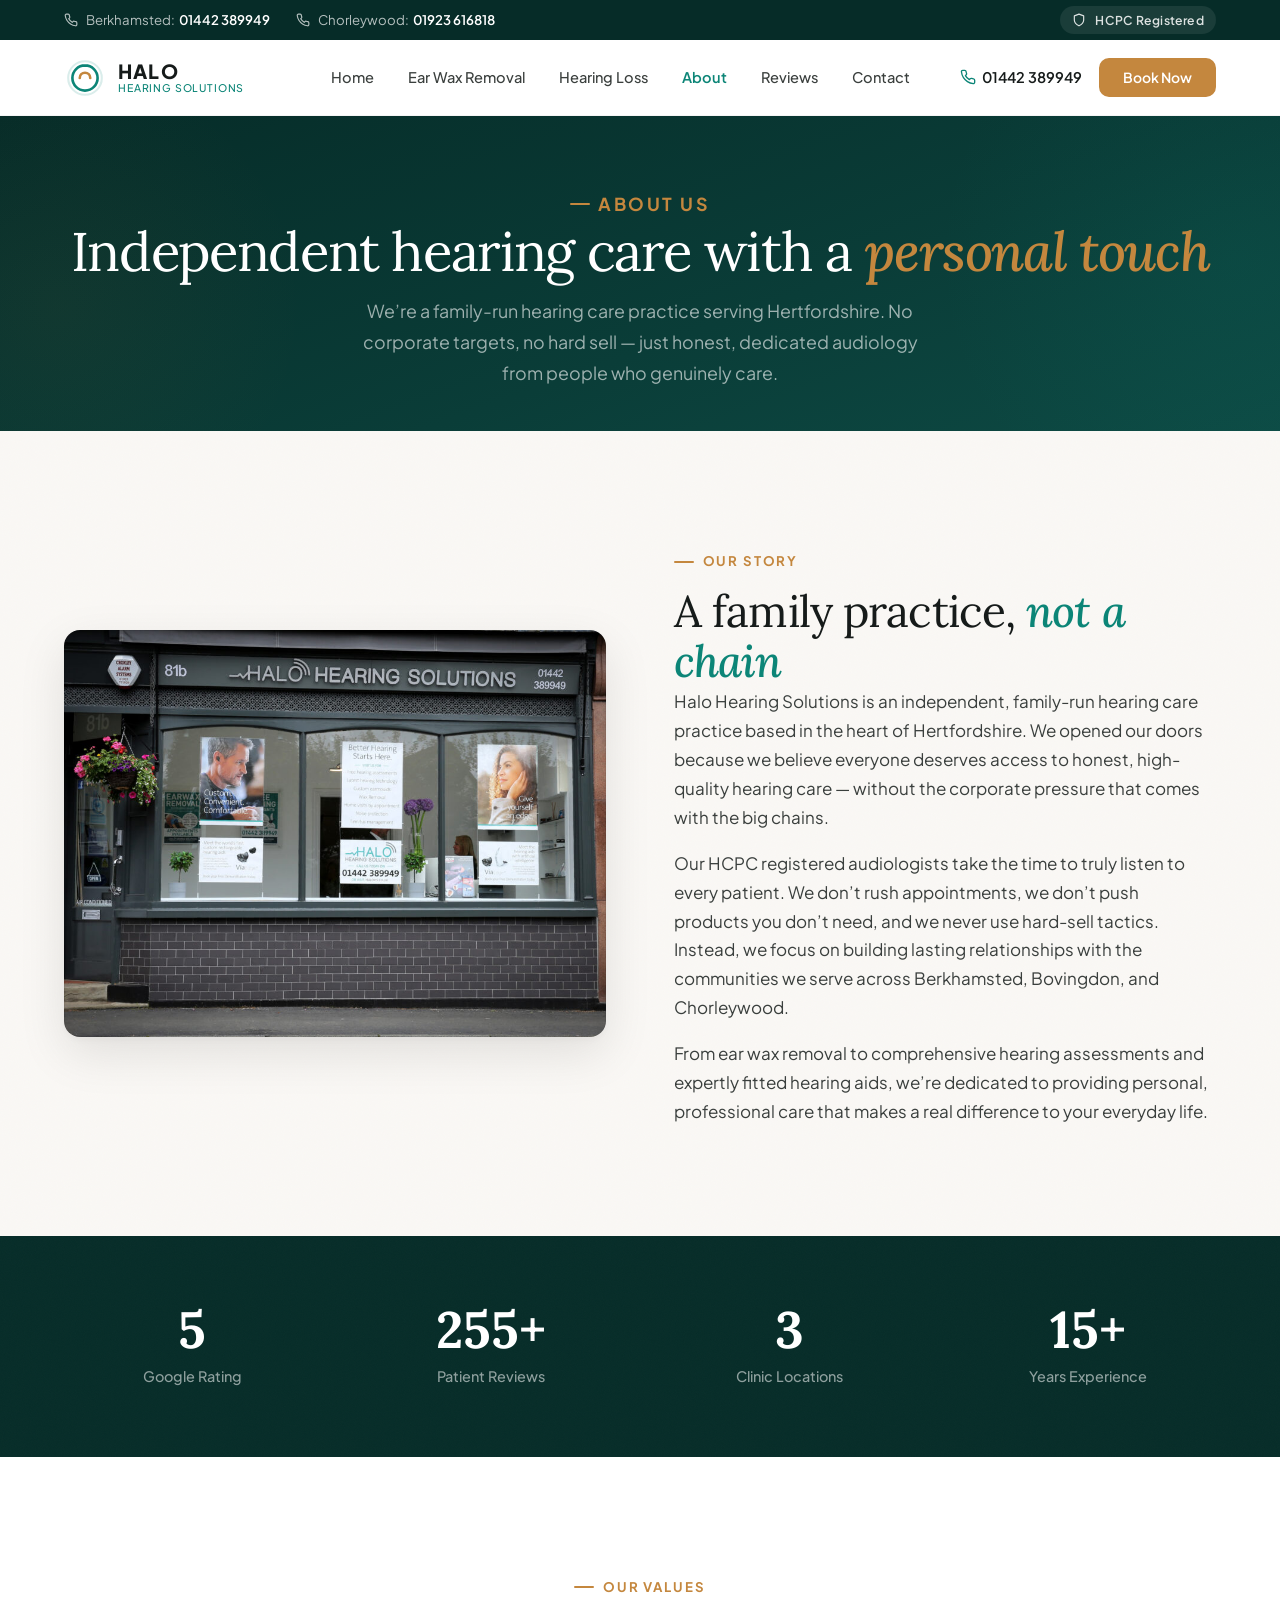
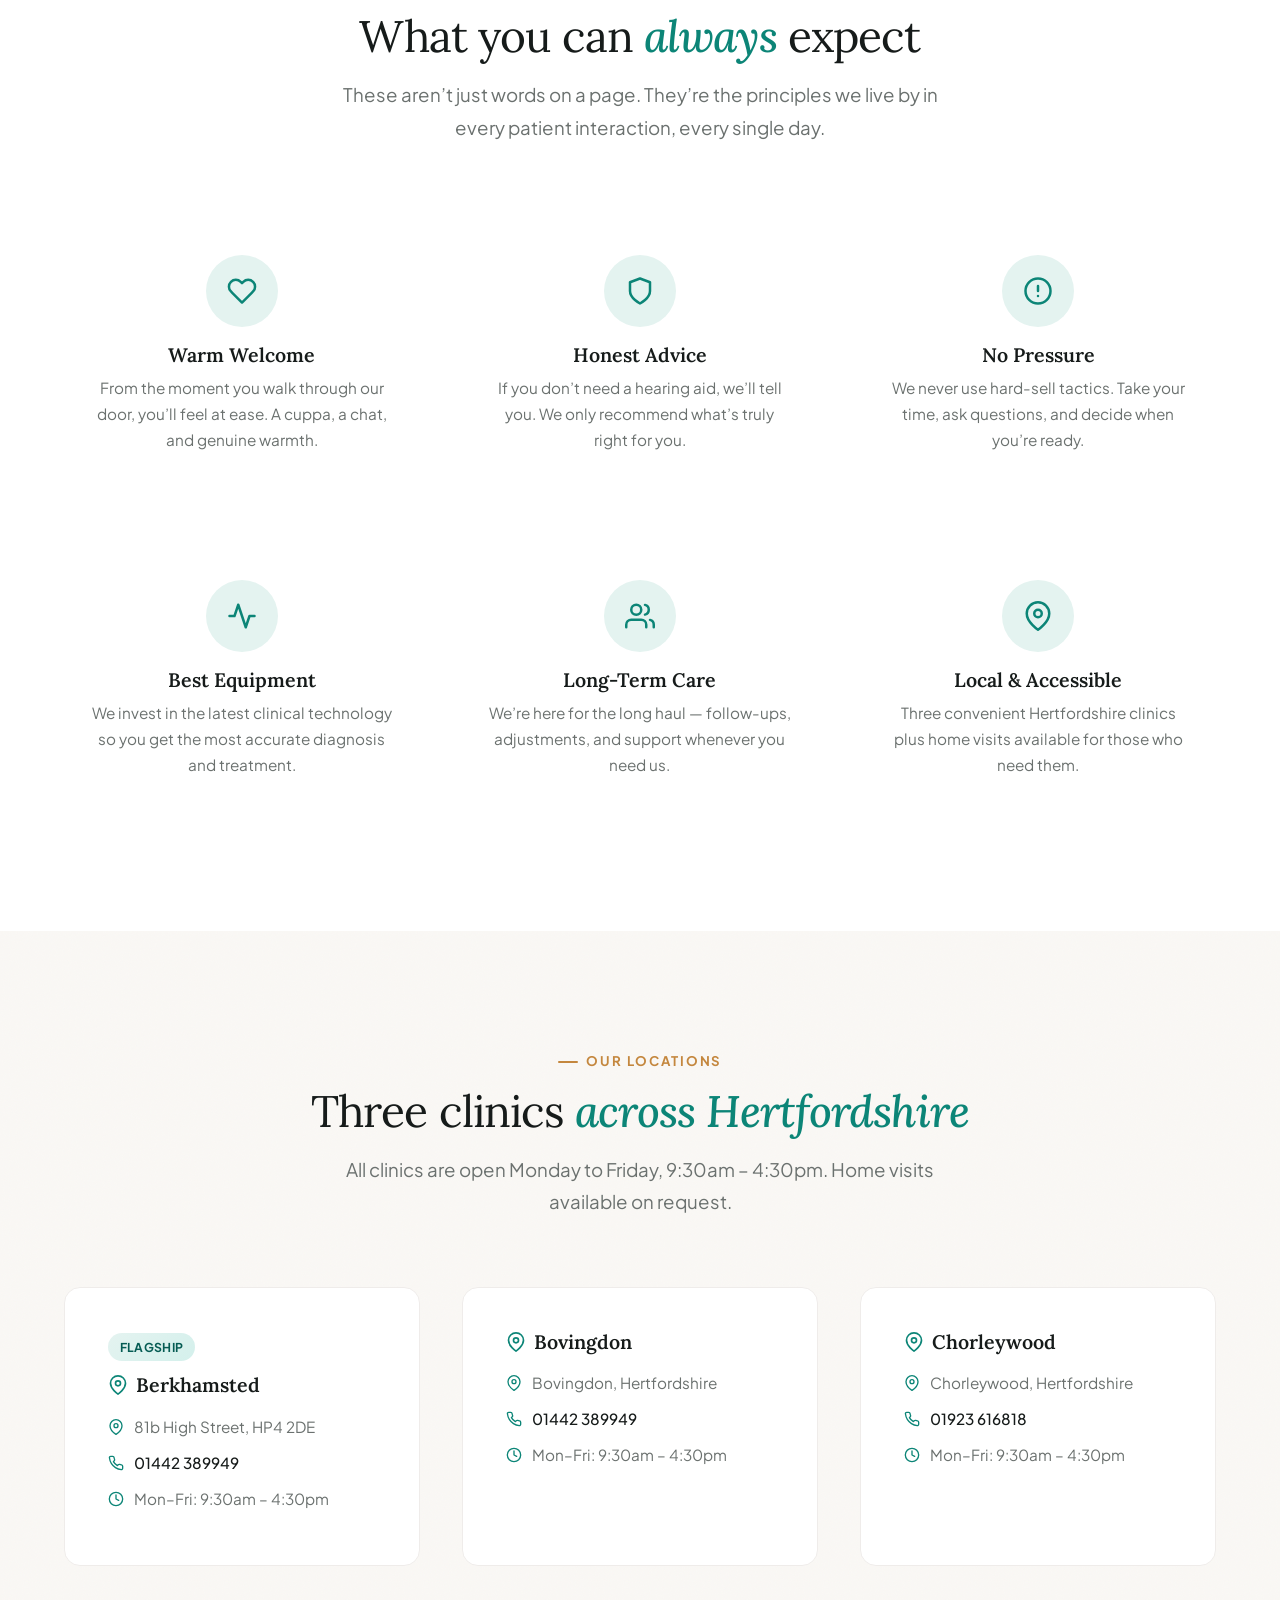
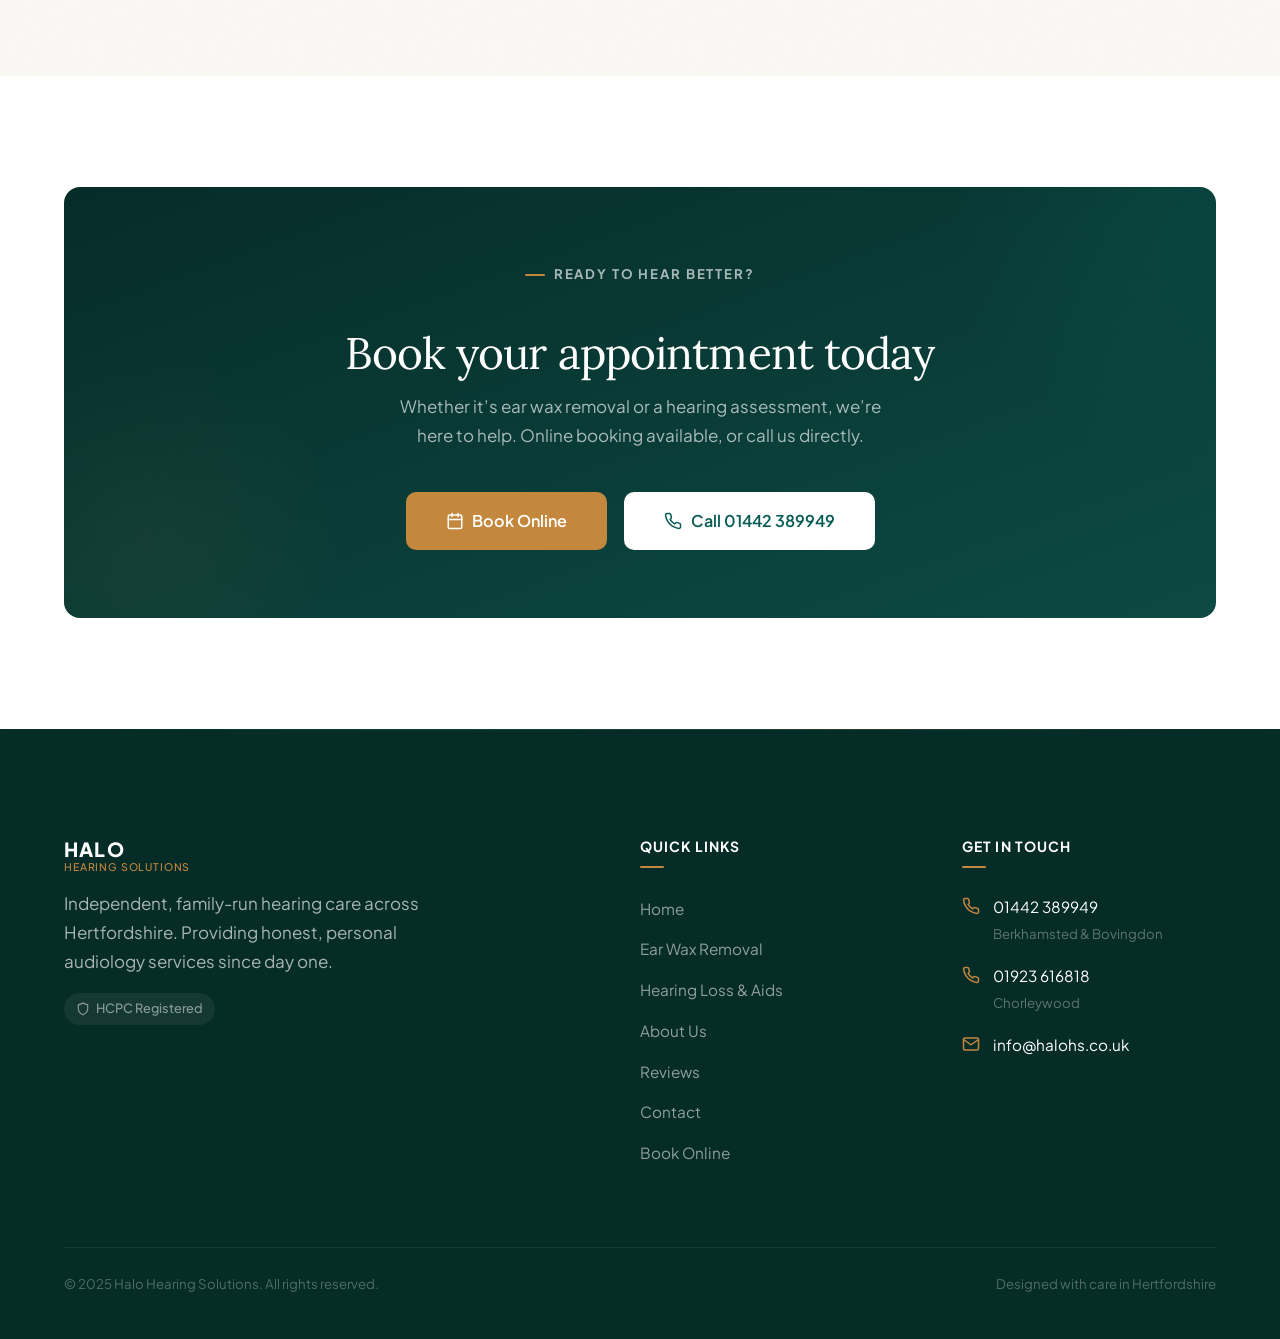
==== about.html @ b7a4bb9e "Initial commit: Halo Hearing Solutions website v5.0 Premium hearing care practice website for Hertfo" ====
<!DOCTYPE html>
<html lang="en">
<head>
  <meta charset="UTF-8">
  <meta name="viewport" content="width=device-width, initial-scale=1.0">
  <title>About Us | Halo Hearing Solutions</title>
  <meta name="description" content="Halo Hearing Solutions is an independent, family-run hearing care practice in Hertfordshire. HCPC registered audiologists providing honest, personal service across Berkhamsted, Bovingdon &amp; Chorleywood.">
  <meta property="og:title" content="About Us | Halo Hearing Solutions">
  <meta property="og:description" content="Independent, family-run hearing care in Hertfordshire. HCPC registered professionals dedicated to honest, personal audiology services.">
  <meta property="og:type" content="website">
  <link rel="icon" href="data:image/svg+xml,<svg xmlns='http://www.w3.org/2000/svg' viewBox='0 0 100 100'><text y='.9em' font-size='90'>👂</text></svg>">
  <link rel="preconnect" href="https://fonts.googleapis.com">
  <link rel="preconnect" href="https://fonts.gstatic.com" crossorigin>
  <link href="https://fonts.googleapis.com/css2?family=Lora:ital,wght@0,400;0,500;0,600;0,700;1,400;1,600&family=Plus+Jakarta+Sans:wght@400;500;600;700&display=swap" rel="stylesheet">
  <link rel="stylesheet" href="css/styles.css?v=5">
</head>
<body>

  <a href="#main" class="skip-link">Skip to main content</a>
  <div class="scroll-progress" aria-hidden="true"></div>

  <!-- ============ TOP BAR ============ -->
  <div class="top-bar" role="banner">
    <div class="top-bar-inner">
      <div class="top-bar-phones">
        <span>
          <svg viewBox="0 0 24 24" fill="none" stroke="currentColor" stroke-width="2" stroke-linecap="round" stroke-linejoin="round"><path d="M22 16.92v3a2 2 0 0 1-2.18 2 19.79 19.79 0 0 1-8.63-3.07 19.5 19.5 0 0 1-6-6 19.79 19.79 0 0 1-3.07-8.67A2 2 0 0 1 4.11 2h3a2 2 0 0 1 2 1.72c.127.96.361 1.903.7 2.81a2 2 0 0 1-.45 2.11L8.09 9.91a16 16 0 0 0 6 6l1.27-1.27a2 2 0 0 1 2.11-.45c.907.339 1.85.573 2.81.7A2 2 0 0 1 22 16.92z"/></svg>
          Berkhamsted: <a href="tel:01442389949">01442 389949</a>
        </span>
        <span>
          <svg viewBox="0 0 24 24" fill="none" stroke="currentColor" stroke-width="2" stroke-linecap="round" stroke-linejoin="round"><path d="M22 16.92v3a2 2 0 0 1-2.18 2 19.79 19.79 0 0 1-8.63-3.07 19.5 19.5 0 0 1-6-6 19.79 19.79 0 0 1-3.07-8.67A2 2 0 0 1 4.11 2h3a2 2 0 0 1 2 1.72c.127.96.361 1.903.7 2.81a2 2 0 0 1-.45 2.11L8.09 9.91a16 16 0 0 0 6 6l1.27-1.27a2 2 0 0 1 2.11-.45c.907.339 1.85.573 2.81.7A2 2 0 0 1 22 16.92z"/></svg>
          Chorleywood: <a href="tel:01923616818">01923 616818</a>
        </span>
      </div>
      <div>
        <span class="badge-hcpc">
          <svg viewBox="0 0 24 24" fill="none" stroke="currentColor" stroke-width="2" stroke-linecap="round" stroke-linejoin="round"><path d="M12 22s8-4 8-10V5l-8-3-8 3v7c0 6 8 10 8 10z"/></svg>
          HCPC Registered
        </span>
      </div>
    </div>
  </div>

  <!-- ============ HEADER ============ -->
  <header class="header">
    <div class="header-inner">
      <a href="index.html" class="logo" aria-label="Halo Hearing Solutions — Home">
        <svg class="logo-mark" viewBox="0 0 40 40" fill="none" xmlns="http://www.w3.org/2000/svg">
          <path d="M20 4C11.16 4 4 11.16 4 20s7.16 16 16 16 16-7.16 16-16S28.84 4 20 4z" stroke="currentColor" stroke-width="2" fill="none" opacity="0.15"/>
          <path d="M20 8c-6.63 0-12 5.37-12 12s5.37 12 12 12 12-5.37 12-12S26.63 8 20 8z" stroke="var(--teal)" stroke-width="2.5" fill="none"/>
          <path d="M15 20a5 5 0 0 1 10 0" stroke="var(--gold)" stroke-width="2.5" stroke-linecap="round" fill="none"/>
        </svg>
        <div class="logo-text">
          HALO
          <span>Hearing Solutions</span>
        </div>
      </a>

      <nav class="nav" aria-label="Main navigation">
        <div class="nav-links">
          <a href="index.html">Home</a>
          <a href="ear-wax-removal.html">Ear Wax Removal</a>
          <a href="hearing-loss.html">Hearing Loss</a>
          <a href="about.html" class="active">About</a>
          <a href="reviews.html">Reviews</a>
          <a href="contact.html">Contact</a>
        </div>
        <div class="header-cta">
          <a href="tel:01442389949" class="header-phone">
            <svg viewBox="0 0 24 24" fill="none" stroke="currentColor" stroke-width="2" stroke-linecap="round" stroke-linejoin="round"><path d="M22 16.92v3a2 2 0 0 1-2.18 2 19.79 19.79 0 0 1-8.63-3.07 19.5 19.5 0 0 1-6-6 19.79 19.79 0 0 1-3.07-8.67A2 2 0 0 1 4.11 2h3a2 2 0 0 1 2 1.72c.127.96.361 1.903.7 2.81a2 2 0 0 1-.45 2.11L8.09 9.91a16 16 0 0 0 6 6l1.27-1.27a2 2 0 0 1 2.11-.45c.907.339 1.85.573 2.81.7A2 2 0 0 1 22 16.92z"/></svg>
            01442 389949
          </a>
          <a href="https://halohs.co.uk/appointment-booking/" class="btn btn-primary btn-sm">Book Now</a>
        </div>
      </nav>

      <button class="menu-toggle" aria-label="Open menu" aria-expanded="false" aria-controls="mobile-nav">
        <span></span><span></span><span></span>
      </button>
    </div>
  </header>

  <!-- ============ MOBILE NAV ============ -->
  <nav class="mobile-nav" id="mobile-nav" aria-label="Mobile navigation">
    <a href="index.html">Home</a>
    <a href="ear-wax-removal.html">Ear Wax Removal</a>
    <a href="hearing-loss.html">Hearing Loss</a>
    <a href="about.html" class="active">About</a>
    <a href="reviews.html">Reviews</a>
    <a href="contact.html">Contact</a>
    <div class="mobile-nav-contact">
      <a href="https://halohs.co.uk/appointment-booking/" class="btn btn-primary">Book Appointment</a>
      <a href="tel:01442389949" class="btn btn-outline">Call Us</a>
    </div>
  </nav>

  <!-- ============ HERO ============ -->
  <section class="hero hero--page">
    <div class="container">
      <p class="subtitle">About Us</p>
      <h1>Independent hearing care with a <em>personal touch</em></h1>
      <p>We&rsquo;re a family-run hearing care practice serving Hertfordshire. No corporate targets, no hard sell &mdash; just honest, dedicated audiology from people who genuinely care.</p>
    </div>
  </section>

  <main id="main">

    <!-- ============ OUR STORY ============ -->
    <section class="bg-cream">
      <div class="container">
        <div class="content-split">
          <div class="content-image reveal">
            <img src="images/shopfront.jpg" alt="The Halo Hearing Solutions clinic on Berkhamsted High Street" loading="lazy">
          </div>
          <div class="reveal">
            <p class="subtitle">Our Story</p>
            <h2>A family practice, <em>not a chain</em></h2>
            <p>Halo Hearing Solutions is an independent, family-run hearing care practice based in the heart of Hertfordshire. We opened our doors because we believe everyone deserves access to honest, high-quality hearing care &mdash; without the corporate pressure that comes with the big chains.</p>
            <p>Our HCPC registered audiologists take the time to truly listen to every patient. We don&rsquo;t rush appointments, we don&rsquo;t push products you don&rsquo;t need, and we never use hard-sell tactics. Instead, we focus on building lasting relationships with the communities we serve across Berkhamsted, Bovingdon, and Chorleywood.</p>
            <p>From ear wax removal to comprehensive hearing assessments and expertly fitted hearing aids, we&rsquo;re dedicated to providing personal, professional care that makes a real difference to your everyday life.</p>
          </div>
        </div>
      </div>
    </section>

    <!-- ============ STATS ============ -->
    <section class="bg-dark compact">
      <div class="container">
        <div class="stats-row reveal">
          <div>
            <div class="stat-number" data-count="5.0" data-suffix="">5.0</div>
            <div class="stat-label">Google Rating</div>
          </div>
          <div>
            <div class="stat-number" data-count="260" data-suffix="+">260+</div>
            <div class="stat-label">Patient Reviews</div>
          </div>
          <div>
            <div class="stat-number" data-count="3" data-suffix="">3</div>
            <div class="stat-label">Clinic Locations</div>
          </div>
          <div>
            <div class="stat-number" data-count="15" data-suffix="+">15+</div>
            <div class="stat-label">Years Experience</div>
          </div>
        </div>
      </div>
    </section>

    <!-- ============ OUR VALUES ============ -->
    <section class="bg-white">
      <div class="container">
        <div class="text-center reveal">
          <p class="subtitle">Our Values</p>
          <h2>What you can <em>always</em> expect</h2>
          <p class="section-intro">These aren&rsquo;t just words on a page. They&rsquo;re the principles we live by in every patient interaction, every single day.</p>
        </div>

        <div class="promise-grid" style="margin-top: var(--sp-2xl);">
          <div class="promise-item reveal reveal-delay-1">
            <div class="promise-icon">
              <svg viewBox="0 0 24 24" fill="none" stroke="currentColor" stroke-width="2" stroke-linecap="round" stroke-linejoin="round"><path d="M20.84 4.61a5.5 5.5 0 0 0-7.78 0L12 5.67l-1.06-1.06a5.5 5.5 0 0 0-7.78 7.78l1.06 1.06L12 21.23l7.78-7.78 1.06-1.06a5.5 5.5 0 0 0 0-7.78z"/></svg>
            </div>
            <h4>Warm Welcome</h4>
            <p>From the moment you walk through our door, you&rsquo;ll feel at ease. A cuppa, a chat, and genuine warmth.</p>
          </div>

          <div class="promise-item reveal reveal-delay-2">
            <div class="promise-icon">
              <svg viewBox="0 0 24 24" fill="none" stroke="currentColor" stroke-width="2" stroke-linecap="round" stroke-linejoin="round"><path d="M12 22s8-4 8-10V5l-8-3-8 3v7c0 6 8 10 8 10z"/></svg>
            </div>
            <h4>Honest Advice</h4>
            <p>If you don&rsquo;t need a hearing aid, we&rsquo;ll tell you. We only recommend what&rsquo;s truly right for you.</p>
          </div>

          <div class="promise-item reveal reveal-delay-3">
            <div class="promise-icon">
              <svg viewBox="0 0 24 24" fill="none" stroke="currentColor" stroke-width="2" stroke-linecap="round" stroke-linejoin="round"><circle cx="12" cy="12" r="10"/><line x1="12" y1="8" x2="12" y2="12"/><line x1="12" y1="16" x2="12.01" y2="16"/></svg>
            </div>
            <h4>No Pressure</h4>
            <p>We never use hard-sell tactics. Take your time, ask questions, and decide when you&rsquo;re ready.</p>
          </div>

          <div class="promise-item reveal reveal-delay-1">
            <div class="promise-icon">
              <svg viewBox="0 0 24 24" fill="none" stroke="currentColor" stroke-width="2" stroke-linecap="round" stroke-linejoin="round"><polyline points="22 12 18 12 15 21 9 3 6 12 2 12"/></svg>
            </div>
            <h4>Best Equipment</h4>
            <p>We invest in the latest clinical technology so you get the most accurate diagnosis and treatment.</p>
          </div>

          <div class="promise-item reveal reveal-delay-2">
            <div class="promise-icon">
              <svg viewBox="0 0 24 24" fill="none" stroke="currentColor" stroke-width="2" stroke-linecap="round" stroke-linejoin="round"><path d="M17 21v-2a4 4 0 0 0-4-4H5a4 4 0 0 0-4 4v2"/><circle cx="9" cy="7" r="4"/><path d="M23 21v-2a4 4 0 0 0-3-3.87"/><path d="M16 3.13a4 4 0 0 1 0 7.75"/></svg>
            </div>
            <h4>Long-Term Care</h4>
            <p>We&rsquo;re here for the long haul &mdash; follow-ups, adjustments, and support whenever you need us.</p>
          </div>

          <div class="promise-item reveal reveal-delay-3">
            <div class="promise-icon">
              <svg viewBox="0 0 24 24" fill="none" stroke="currentColor" stroke-width="2" stroke-linecap="round" stroke-linejoin="round"><path d="M21 10c0 7-9 13-9 13s-9-6-9-13a9 9 0 0 1 18 0z"/><circle cx="12" cy="10" r="3"/></svg>
            </div>
            <h4>Local &amp; Accessible</h4>
            <p>Three convenient Hertfordshire clinics plus home visits available for those who need them.</p>
          </div>
        </div>
      </div>
    </section>

    <!-- ============ OUR LOCATIONS ============ -->
    <section class="bg-cream">
      <div class="container">
        <div class="text-center reveal">
          <p class="subtitle">Our Locations</p>
          <h2>Three clinics <em>across Hertfordshire</em></h2>
          <p class="section-intro">All clinics are open Monday to Friday, 9:30am &ndash; 4:30pm. Home visits available on request.</p>
        </div>

        <div class="grid grid-3" style="margin-top: var(--sp-2xl);">
          <div class="location-card reveal reveal-delay-1">
            <span class="location-tag">Flagship</span>
            <h4>
              <svg viewBox="0 0 24 24" fill="none" stroke="currentColor" stroke-width="2" stroke-linecap="round" stroke-linejoin="round"><path d="M21 10c0 7-9 13-9 13s-9-6-9-13a9 9 0 0 1 18 0z"/><circle cx="12" cy="10" r="3"/></svg>
              Berkhamsted
            </h4>
            <div class="location-detail">
              <svg viewBox="0 0 24 24" fill="none" stroke="currentColor" stroke-width="2" stroke-linecap="round" stroke-linejoin="round"><path d="M21 10c0 7-9 13-9 13s-9-6-9-13a9 9 0 0 1 18 0z"/><circle cx="12" cy="10" r="3"/></svg>
              81b High Street, HP4 2DE
            </div>
            <div class="location-detail">
              <svg viewBox="0 0 24 24" fill="none" stroke="currentColor" stroke-width="2" stroke-linecap="round" stroke-linejoin="round"><path d="M22 16.92v3a2 2 0 0 1-2.18 2 19.79 19.79 0 0 1-8.63-3.07 19.5 19.5 0 0 1-6-6 19.79 19.79 0 0 1-3.07-8.67A2 2 0 0 1 4.11 2h3a2 2 0 0 1 2 1.72c.127.96.361 1.903.7 2.81a2 2 0 0 1-.45 2.11L8.09 9.91a16 16 0 0 0 6 6l1.27-1.27a2 2 0 0 1 2.11-.45c.907.339 1.85.573 2.81.7A2 2 0 0 1 22 16.92z"/></svg>
              <a href="tel:01442389949">01442 389949</a>
            </div>
            <div class="location-detail">
              <svg viewBox="0 0 24 24" fill="none" stroke="currentColor" stroke-width="2" stroke-linecap="round" stroke-linejoin="round"><circle cx="12" cy="12" r="10"/><polyline points="12 6 12 12 16 14"/></svg>
              Mon&ndash;Fri: 9:30am &ndash; 4:30pm
            </div>
          </div>

          <div class="location-card reveal reveal-delay-2">
            <h4>
              <svg viewBox="0 0 24 24" fill="none" stroke="currentColor" stroke-width="2" stroke-linecap="round" stroke-linejoin="round"><path d="M21 10c0 7-9 13-9 13s-9-6-9-13a9 9 0 0 1 18 0z"/><circle cx="12" cy="10" r="3"/></svg>
              Bovingdon
            </h4>
            <div class="location-detail">
              <svg viewBox="0 0 24 24" fill="none" stroke="currentColor" stroke-width="2" stroke-linecap="round" stroke-linejoin="round"><path d="M21 10c0 7-9 13-9 13s-9-6-9-13a9 9 0 0 1 18 0z"/><circle cx="12" cy="10" r="3"/></svg>
              Bovingdon, Hertfordshire
            </div>
            <div class="location-detail">
              <svg viewBox="0 0 24 24" fill="none" stroke="currentColor" stroke-width="2" stroke-linecap="round" stroke-linejoin="round"><path d="M22 16.92v3a2 2 0 0 1-2.18 2 19.79 19.79 0 0 1-8.63-3.07 19.5 19.5 0 0 1-6-6 19.79 19.79 0 0 1-3.07-8.67A2 2 0 0 1 4.11 2h3a2 2 0 0 1 2 1.72c.127.96.361 1.903.7 2.81a2 2 0 0 1-.45 2.11L8.09 9.91a16 16 0 0 0 6 6l1.27-1.27a2 2 0 0 1 2.11-.45c.907.339 1.85.573 2.81.7A2 2 0 0 1 22 16.92z"/></svg>
              <a href="tel:01442389949">01442 389949</a>
            </div>
            <div class="location-detail">
              <svg viewBox="0 0 24 24" fill="none" stroke="currentColor" stroke-width="2" stroke-linecap="round" stroke-linejoin="round"><circle cx="12" cy="12" r="10"/><polyline points="12 6 12 12 16 14"/></svg>
              Mon&ndash;Fri: 9:30am &ndash; 4:30pm
            </div>
          </div>

          <div class="location-card reveal reveal-delay-3">
            <h4>
              <svg viewBox="0 0 24 24" fill="none" stroke="currentColor" stroke-width="2" stroke-linecap="round" stroke-linejoin="round"><path d="M21 10c0 7-9 13-9 13s-9-6-9-13a9 9 0 0 1 18 0z"/><circle cx="12" cy="10" r="3"/></svg>
              Chorleywood
            </h4>
            <div class="location-detail">
              <svg viewBox="0 0 24 24" fill="none" stroke="currentColor" stroke-width="2" stroke-linecap="round" stroke-linejoin="round"><path d="M21 10c0 7-9 13-9 13s-9-6-9-13a9 9 0 0 1 18 0z"/><circle cx="12" cy="10" r="3"/></svg>
              Chorleywood, Hertfordshire
            </div>
            <div class="location-detail">
              <svg viewBox="0 0 24 24" fill="none" stroke="currentColor" stroke-width="2" stroke-linecap="round" stroke-linejoin="round"><path d="M22 16.92v3a2 2 0 0 1-2.18 2 19.79 19.79 0 0 1-8.63-3.07 19.5 19.5 0 0 1-6-6 19.79 19.79 0 0 1-3.07-8.67A2 2 0 0 1 4.11 2h3a2 2 0 0 1 2 1.72c.127.96.361 1.903.7 2.81a2 2 0 0 1-.45 2.11L8.09 9.91a16 16 0 0 0 6 6l1.27-1.27a2 2 0 0 1 2.11-.45c.907.339 1.85.573 2.81.7A2 2 0 0 1 22 16.92z"/></svg>
              <a href="tel:01923616818">01923 616818</a>
            </div>
            <div class="location-detail">
              <svg viewBox="0 0 24 24" fill="none" stroke="currentColor" stroke-width="2" stroke-linecap="round" stroke-linejoin="round"><circle cx="12" cy="12" r="10"/><polyline points="12 6 12 12 16 14"/></svg>
              Mon&ndash;Fri: 9:30am &ndash; 4:30pm
            </div>
          </div>
        </div>
      </div>
    </section>

    <!-- ============ CTA BANNER ============ -->
    <section class="bg-white">
      <div class="container">
        <div class="cta-banner reveal">
          <p class="subtitle">Ready to Hear Better?</p>
          <h2>Book your appointment today</h2>
          <p>Whether it&rsquo;s ear wax removal or a hearing assessment, we&rsquo;re here to help. Online booking available, or call us directly.</p>
          <div class="cta-actions">
            <a href="https://halohs.co.uk/appointment-booking/" class="btn btn-primary btn-lg">
              <svg viewBox="0 0 24 24" fill="none" stroke="currentColor" stroke-width="2" stroke-linecap="round" stroke-linejoin="round"><rect x="3" y="4" width="18" height="18" rx="2" ry="2"/><line x1="16" y1="2" x2="16" y2="6"/><line x1="8" y1="2" x2="8" y2="6"/><line x1="3" y1="10" x2="21" y2="10"/></svg>
              Book Online
            </a>
            <a href="tel:01442389949" class="btn btn-white btn-lg">
              <svg viewBox="0 0 24 24" fill="none" stroke="currentColor" stroke-width="2" stroke-linecap="round" stroke-linejoin="round"><path d="M22 16.92v3a2 2 0 0 1-2.18 2 19.79 19.79 0 0 1-8.63-3.07 19.5 19.5 0 0 1-6-6 19.79 19.79 0 0 1-3.07-8.67A2 2 0 0 1 4.11 2h3a2 2 0 0 1 2 1.72c.127.96.361 1.903.7 2.81a2 2 0 0 1-.45 2.11L8.09 9.91a16 16 0 0 0 6 6l1.27-1.27a2 2 0 0 1 2.11-.45c.907.339 1.85.573 2.81.7A2 2 0 0 1 22 16.92z"/></svg>
              Call 01442 389949
            </a>
          </div>
        </div>
      </div>
    </section>

  </main>

  <!-- ============ FOOTER ============ -->
  <footer class="footer">
    <div class="container">
      <div class="footer-grid">
        <div class="footer-about">
          <div class="logo-text">
            HALO
            <span>Hearing Solutions</span>
          </div>
          <p>Independent, family-run hearing care across Hertfordshire. Providing honest, personal audiology services since day one.</p>
          <div class="footer-hcpc">
            <svg viewBox="0 0 24 24" fill="none" stroke="currentColor" stroke-width="2" stroke-linecap="round" stroke-linejoin="round"><path d="M12 22s8-4 8-10V5l-8-3-8 3v7c0 6 8 10 8 10z"/></svg>
            HCPC Registered
          </div>
        </div>

        <div>
          <h4>Quick Links</h4>
          <ul class="footer-links">
            <li><a href="index.html">Home</a></li>
            <li><a href="ear-wax-removal.html">Ear Wax Removal</a></li>
            <li><a href="hearing-loss.html">Hearing Loss &amp; Aids</a></li>
            <li><a href="about.html">About Us</a></li>
            <li><a href="reviews.html">Reviews</a></li>
            <li><a href="contact.html">Contact</a></li>
            <li><a href="https://halohs.co.uk/appointment-booking/">Book Online</a></li>
          </ul>
        </div>

        <div>
          <h4>Get in Touch</h4>
          <ul class="footer-contact">
            <li>
              <svg viewBox="0 0 24 24" fill="none" stroke="currentColor" stroke-width="2" stroke-linecap="round" stroke-linejoin="round"><path d="M22 16.92v3a2 2 0 0 1-2.18 2 19.79 19.79 0 0 1-8.63-3.07 19.5 19.5 0 0 1-6-6 19.79 19.79 0 0 1-3.07-8.67A2 2 0 0 1 4.11 2h3a2 2 0 0 1 2 1.72c.127.96.361 1.903.7 2.81a2 2 0 0 1-.45 2.11L8.09 9.91a16 16 0 0 0 6 6l1.27-1.27a2 2 0 0 1 2.11-.45c.907.339 1.85.573 2.81.7A2 2 0 0 1 22 16.92z"/></svg>
              <div>
                <a href="tel:01442389949">01442 389949</a><br>
                <small>Berkhamsted &amp; Bovingdon</small>
              </div>
            </li>
            <li>
              <svg viewBox="0 0 24 24" fill="none" stroke="currentColor" stroke-width="2" stroke-linecap="round" stroke-linejoin="round"><path d="M22 16.92v3a2 2 0 0 1-2.18 2 19.79 19.79 0 0 1-8.63-3.07 19.5 19.5 0 0 1-6-6 19.79 19.79 0 0 1-3.07-8.67A2 2 0 0 1 4.11 2h3a2 2 0 0 1 2 1.72c.127.96.361 1.903.7 2.81a2 2 0 0 1-.45 2.11L8.09 9.91a16 16 0 0 0 6 6l1.27-1.27a2 2 0 0 1 2.11-.45c.907.339 1.85.573 2.81.7A2 2 0 0 1 22 16.92z"/></svg>
              <div>
                <a href="tel:01923616818">01923 616818</a><br>
                <small>Chorleywood</small>
              </div>
            </li>
            <li>
              <svg viewBox="0 0 24 24" fill="none" stroke="currentColor" stroke-width="2" stroke-linecap="round" stroke-linejoin="round"><path d="M4 4h16c1.1 0 2 .9 2 2v12c0 1.1-.9 2-2 2H4c-1.1 0-2-.9-2-2V6c0-1.1.9-2 2-2z"/><polyline points="22,6 12,13 2,6"/></svg>
              <div>
                <a href="mailto:info@halohs.co.uk">info@halohs.co.uk</a>
              </div>
            </li>
          </ul>
        </div>
      </div>

      <div class="footer-bottom">
        <span>&copy; 2025 Halo Hearing Solutions. All rights reserved.</span>
        <span>Designed with care in Hertfordshire</span>
      </div>
    </div>
  </footer>

  <!-- ============ STICKY CTA BAR (Mobile) ============ -->
  <div class="sticky-cta-bar" aria-label="Quick actions">
    <a href="https://halohs.co.uk/appointment-booking/">
      <svg viewBox="0 0 24 24" fill="none" stroke="currentColor" stroke-width="2" stroke-linecap="round" stroke-linejoin="round"><rect x="3" y="4" width="18" height="18" rx="2" ry="2"/><line x1="16" y1="2" x2="16" y2="6"/><line x1="8" y1="2" x2="8" y2="6"/><line x1="3" y1="10" x2="21" y2="10"/></svg>
      Book Now
    </a>
    <a href="tel:01442389949">
      <svg viewBox="0 0 24 24" fill="none" stroke="currentColor" stroke-width="2" stroke-linecap="round" stroke-linejoin="round"><path d="M22 16.92v3a2 2 0 0 1-2.18 2 19.79 19.79 0 0 1-8.63-3.07 19.5 19.5 0 0 1-6-6 19.79 19.79 0 0 1-3.07-8.67A2 2 0 0 1 4.11 2h3a2 2 0 0 1 2 1.72c.127.96.361 1.903.7 2.81a2 2 0 0 1-.45 2.11L8.09 9.91a16 16 0 0 0 6 6l1.27-1.27a2 2 0 0 1 2.11-.45c.907.339 1.85.573 2.81.7A2 2 0 0 1 22 16.92z"/></svg>
      Call Us
    </a>
  </div>

  <script src="js/main.js?v=5"></script>
</body>
</html>
---- css/styles.css ----
/* ============================================================
   HALO HEARING SOLUTIONS — v5.0 "Premium Edition"
   Typography: Lora (heading) + Plus Jakarta Sans (body)
   Palette: Deep teal, warm gold, rich cream, dramatic dark
   ============================================================ */

/* --- Custom Properties ----------------------------------- */
:root {
  --teal:        #0C8577;
  --teal-hover:  #0A7569;
  --teal-dark:   #065C54;
  --teal-darkest:#062C28;
  --teal-light:  #E4F3F0;
  --teal-glow:   rgba(12,133,119,0.15);

  --gold:        #C4873E;
  --gold-hover:  #AE7533;
  --gold-light:  #FEF7EE;
  --gold-glow:   rgba(196,135,62,0.25);

  --cream:       #FAF8F5;
  --cream-warm:  #F5F0E8;
  --white:       #FFFFFF;
  --off-white:   #F3F1EC;
  --dark:        #161B1A;
  --dark-card:   #1A2422;
  --text:        #3A3F3D;
  --text-light:  #6B716F;
  --text-lighter:#8E9391;
  --border:      #E5E2DC;
  --border-light:#EFECEA;

  --font-heading: 'Lora', Georgia, 'Times New Roman', serif;
  --font-body:    'Plus Jakarta Sans', system-ui, -apple-system, sans-serif;

  --fs-base:  17px;
  --lh-body:  1.7;
  --lh-heading: 1.15;

  --container: 1200px;
  --container-sm: 800px;
  --gutter:    24px;

  --radius:    16px;
  --radius-sm: 10px;
  --radius-xs: 6px;
  --radius-pill: 999px;

  --shadow-xs:  0 1px 2px rgba(0,0,0,0.04);
  --shadow:     0 1px 3px rgba(0,0,0,0.03), 0 6px 16px rgba(0,0,0,0.06);
  --shadow-md:  0 2px 4px rgba(0,0,0,0.03), 0 8px 24px rgba(0,0,0,0.08);
  --shadow-lg:  0 4px 8px rgba(0,0,0,0.03), 0 16px 48px rgba(0,0,0,0.1);
  --shadow-gold: 0 8px 32px rgba(196,135,62,0.2);
  --shadow-teal: 0 8px 32px rgba(12,133,119,0.15);

  --ease: cubic-bezier(0.25, 0.46, 0.45, 0.94);
  --ease-out: cubic-bezier(0.16, 1, 0.3, 1);
  --ease-spring: cubic-bezier(0.34, 1.56, 0.64, 1);

  --header-h: 76px;
  --topbar-h: 40px;

  --sp-xs:  0.5rem;
  --sp-sm:  0.75rem;
  --sp-md:  1rem;
  --sp-lg:  1.5rem;
  --sp-xl:  2.5rem;
  --sp-2xl: 4rem;
  --sp-3xl: 6.5rem;
  --sp-4xl: 9rem;
}

/* --- Reset & Base ---------------------------------------- */
*, *::before, *::after { box-sizing: border-box; margin: 0; padding: 0; }

html {
  font-size: var(--fs-base);
  scroll-behavior: smooth;
  -webkit-text-size-adjust: 100%;
}

body {
  font-family: var(--font-body);
  font-weight: 400;
  line-height: var(--lh-body);
  color: var(--text);
  background: var(--white);
  padding-top: calc(var(--header-h) + var(--topbar-h));
  overflow-x: hidden;
  -webkit-font-smoothing: antialiased;
  -moz-osx-font-smoothing: grayscale;
}

img { max-width: 100%; height: auto; display: block; }
a { color: var(--teal); text-decoration: none; transition: color 0.25s var(--ease); }
a:hover { color: var(--teal-hover); }
ul, ol { list-style: none; }
button { font: inherit; cursor: pointer; border: none; background: none; }
::selection { background: var(--teal-light); color: var(--teal-dark); }

/* --- Skip Link ------------------------------------------- */
.skip-link {
  position: absolute;
  top: -100px;
  left: 16px;
  background: var(--teal);
  color: var(--white);
  padding: 8px 16px;
  border-radius: var(--radius-sm);
  z-index: 9999;
  font-weight: 600;
  font-size: 0.875rem;
}
.skip-link:focus { top: 16px; color: var(--white); }

/* --- Scroll Progress ------------------------------------- */
.scroll-progress {
  position: fixed;
  top: 0;
  left: 0;
  width: 100%;
  height: 3px;
  background: linear-gradient(90deg, var(--teal), var(--gold));
  transform-origin: left;
  transform: scaleX(0);
  z-index: 10000;
  pointer-events: none;
}

/* --- Typography ------------------------------------------ */
h1, h2, h3, h4, h5, h6 {
  font-family: var(--font-heading);
  font-weight: 600;
  line-height: var(--lh-heading);
  color: var(--dark);
}
h1 { font-size: clamp(2.4rem, 5vw, 3.6rem); font-weight: 400; letter-spacing: -0.025em; }
h2 { font-size: clamp(1.8rem, 3.5vw, 2.6rem); font-weight: 400; letter-spacing: -0.02em; }
h3 { font-size: 1.5rem; }
h4 { font-size: 1.15rem; }

h1 em, h2 em {
  font-style: italic;
  color: var(--teal);
  font-weight: 500;
}

p + p { margin-top: var(--sp-md); }

.subtitle {
  font-family: var(--font-body);
  font-size: 0.78rem;
  font-weight: 700;
  text-transform: uppercase;
  letter-spacing: 0.14em;
  color: var(--gold);
  margin-bottom: var(--sp-sm);
  display: inline-flex;
  align-items: center;
  gap: 0.5rem;
}
.subtitle::before {
  content: '';
  width: 20px;
  height: 2px;
  background: var(--gold);
  border-radius: 1px;
  display: inline-block;
}

.section-intro {
  font-size: 1.1rem;
  color: var(--text-light);
  max-width: 620px;
  margin: var(--sp-md) auto 0;
  line-height: 1.75;
}

.divider {
  width: 48px;
  height: 3px;
  background: var(--gold);
  border: none;
  margin: var(--sp-lg) auto;
  border-radius: 2px;
}
.divider--left { margin-left: 0; margin-right: auto; }

.text-center { text-align: center; }
.text-sm { font-size: 0.875rem; }
.text-muted { color: var(--text-light); }

/* --- Layout ---------------------------------------------- */
.container {
  width: 100%;
  max-width: var(--container);
  margin: 0 auto;
  padding: 0 var(--gutter);
}
.container--sm { max-width: var(--container-sm); }

section {
  padding: var(--sp-3xl) 0;
  position: relative;
}
section.compact {
  padding: var(--sp-2xl) 0;
}

.grid {
  display: grid;
  gap: var(--sp-xl);
}
.grid-2 { grid-template-columns: repeat(2, 1fr); }
.grid-3 { grid-template-columns: repeat(3, 1fr); }
.grid-4 { grid-template-columns: repeat(4, 1fr); }

/* --- Buttons --------------------------------------------- */
.btn {
  display: inline-flex;
  align-items: center;
  justify-content: center;
  gap: 0.5rem;
  padding: 15px 30px;
  font-family: var(--font-body);
  font-size: 0.88rem;
  font-weight: 600;
  border-radius: var(--radius-sm);
  border: 2px solid transparent;
  cursor: pointer;
  transition: all 0.3s var(--ease);
  text-decoration: none;
  line-height: 1;
  white-space: nowrap;
  position: relative;
  overflow: hidden;
}
.btn svg { width: 18px; height: 18px; flex-shrink: 0; }

.btn-primary {
  background: var(--gold);
  color: var(--white);
  border-color: var(--gold);
}
.btn-primary:hover {
  background: var(--gold-hover);
  border-color: var(--gold-hover);
  color: var(--white);
  transform: translateY(-3px);
  box-shadow: var(--shadow-gold);
}

.btn-teal {
  background: var(--teal);
  color: var(--white);
  border-color: var(--teal);
}
.btn-teal:hover {
  background: var(--teal-hover);
  border-color: var(--teal-hover);
  color: var(--white);
  transform: translateY(-3px);
  box-shadow: var(--shadow-teal);
}

.btn-outline {
  background: transparent;
  color: var(--teal);
  border-color: var(--teal);
}
.btn-outline:hover {
  background: var(--teal);
  color: var(--white);
  transform: translateY(-3px);
  box-shadow: var(--shadow-teal);
}

.btn-white {
  background: var(--white);
  color: var(--teal-dark);
  border-color: var(--white);
}
.btn-white:hover {
  background: var(--cream);
  transform: translateY(-3px);
  box-shadow: var(--shadow-lg);
}

.btn-ghost {
  background: rgba(255,255,255,0.08);
  color: var(--white);
  border-color: rgba(255,255,255,0.3);
  backdrop-filter: blur(4px);
}
.btn-ghost:hover {
  background: rgba(255,255,255,0.15);
  border-color: rgba(255,255,255,0.5);
  transform: translateY(-3px);
}

.btn-lg { padding: 18px 38px; font-size: 0.95rem; }
.btn-sm { padding: 11px 22px; font-size: 0.82rem; }

/* Button shimmer effect on primary */
.btn-primary::after,
.btn-teal::after {
  content: '';
  position: absolute;
  top: 0;
  left: -100%;
  width: 100%;
  height: 100%;
  background: linear-gradient(90deg, transparent, rgba(255,255,255,0.15), transparent);
  transition: left 0.5s var(--ease);
}
.btn-primary:hover::after,
.btn-teal:hover::after {
  left: 100%;
}

/* --- Top Bar --------------------------------------------- */
.top-bar {
  position: fixed;
  top: 0;
  left: 0;
  right: 0;
  height: var(--topbar-h);
  background: var(--teal-darkest);
  color: rgba(255,255,255,0.7);
  z-index: 1001;
  font-size: 0.78rem;
  display: flex;
  align-items: center;
}
.top-bar-inner {
  max-width: var(--container);
  margin: 0 auto;
  padding: 0 var(--gutter);
  width: 100%;
  display: flex;
  align-items: center;
  justify-content: space-between;
}
.top-bar a { color: var(--white); font-weight: 600; transition: color 0.2s; }
.top-bar a:hover { color: var(--gold); }
.top-bar svg { width: 14px; height: 14px; vertical-align: -2px; margin-right: 4px; }
.top-bar-phones { display: flex; gap: 1.5rem; }
.top-bar-phones span { display: inline-flex; align-items: center; gap: 4px; }
.badge-hcpc {
  display: inline-flex;
  align-items: center;
  gap: 5px;
  background: rgba(255,255,255,0.08);
  padding: 4px 12px;
  border-radius: var(--radius-pill);
  font-weight: 600;
  color: rgba(255,255,255,0.85);
  font-size: 0.72rem;
  letter-spacing: 0.02em;
}

/* --- Header ---------------------------------------------- */
.header {
  position: fixed;
  top: var(--topbar-h);
  left: 0;
  right: 0;
  height: var(--header-h);
  z-index: 1000;
  transition: all 0.4s var(--ease);
  background: rgba(255,255,255,0.85);
  backdrop-filter: blur(16px);
  -webkit-backdrop-filter: blur(16px);
  border-bottom: 1px solid rgba(0,0,0,0.04);
}
.header.scrolled {
  background: rgba(255,255,255,0.97);
  box-shadow: 0 1px 12px rgba(0,0,0,0.06);
  backdrop-filter: blur(20px);
  -webkit-backdrop-filter: blur(20px);
}

.header-inner {
  max-width: var(--container);
  margin: 0 auto;
  padding: 0 var(--gutter);
  height: 100%;
  display: flex;
  align-items: center;
  justify-content: space-between;
}

/* Logo */
.logo {
  display: flex;
  align-items: center;
  gap: 12px;
  text-decoration: none;
}
.logo-mark { width: 42px; height: 42px; flex-shrink: 0; }
.logo-text {
  font-family: var(--font-body);
  font-weight: 800;
  font-size: 1.15rem;
  letter-spacing: 0.06em;
  color: var(--dark);
  line-height: 1.1;
}
.logo-text span {
  display: block;
  font-size: 0.62rem;
  font-weight: 500;
  letter-spacing: 0.08em;
  color: var(--teal);
  text-transform: uppercase;
}

/* Header on hero (transparent bg) */
.header--hero {
  background: transparent;
  backdrop-filter: none;
  -webkit-backdrop-filter: none;
  border-bottom-color: transparent;
}
.header--hero .logo-text { color: var(--white); }
.header--hero .logo-text span { color: rgba(255,255,255,0.6); }
.header--hero .nav-links a { color: rgba(255,255,255,0.75); }
.header--hero .nav-links a:hover,
.header--hero .nav-links a.active { color: var(--white); background: rgba(255,255,255,0.1); }
.header--hero .header-phone { color: rgba(255,255,255,0.8); }
.header--hero .header-phone svg { color: var(--gold); }
.header--hero .menu-toggle span { background: var(--white); }

/* When scrolled, revert to normal */
.header--hero.scrolled {
  background: rgba(255,255,255,0.97);
  backdrop-filter: blur(20px);
  -webkit-backdrop-filter: blur(20px);
  box-shadow: 0 1px 12px rgba(0,0,0,0.06);
}
.header--hero.scrolled .logo-text { color: var(--dark); }
.header--hero.scrolled .logo-text span { color: var(--teal); }
.header--hero.scrolled .nav-links a { color: var(--text); }
.header--hero.scrolled .nav-links a:hover,
.header--hero.scrolled .nav-links a.active { color: var(--teal); background: var(--teal-light); }
.header--hero.scrolled .header-phone { color: var(--dark); }
.header--hero.scrolled .header-phone svg { color: var(--teal); }
.header--hero.scrolled .menu-toggle span { background: var(--dark); }

/* Nav */
.nav {
  display: flex;
  align-items: center;
  gap: 2rem;
}
.nav-links {
  display: flex;
  gap: 2px;
}
.nav-links a {
  color: var(--text);
  font-size: 0.86rem;
  font-weight: 500;
  padding: 8px 16px;
  border-radius: var(--radius-xs);
  transition: all 0.25s var(--ease);
  text-decoration: none;
}
.nav-links a:hover { color: var(--teal); background: var(--teal-light); }
.nav-links a.active { color: var(--teal); font-weight: 600; }

.header-cta {
  display: flex;
  align-items: center;
  gap: 1rem;
}
.header-phone {
  display: flex;
  align-items: center;
  gap: 6px;
  font-size: 0.86rem;
  font-weight: 600;
  color: var(--dark);
  text-decoration: none;
  transition: color 0.25s;
}
.header-phone svg { width: 16px; height: 16px; color: var(--teal); }
.header-phone:hover { color: var(--teal); }

/* Menu toggle (mobile) */
.menu-toggle {
  display: none;
  flex-direction: column;
  gap: 5px;
  width: 28px;
  padding: 4px 0;
  z-index: 1002;
}
.menu-toggle span {
  display: block;
  width: 100%;
  height: 2px;
  background: var(--dark);
  border-radius: 2px;
  transition: transform 0.35s var(--ease-out), opacity 0.25s;
}
.menu-toggle.active span:nth-child(1) { transform: translateY(7px) rotate(45deg); }
.menu-toggle.active span:nth-child(2) { opacity: 0; }
.menu-toggle.active span:nth-child(3) { transform: translateY(-7px) rotate(-45deg); }

/* --- Mobile Nav ------------------------------------------ */
.mobile-nav {
  position: fixed;
  inset: 0;
  background: var(--white);
  z-index: 999;
  display: flex;
  flex-direction: column;
  align-items: center;
  justify-content: center;
  gap: 0.5rem;
  opacity: 0;
  visibility: hidden;
  transition: opacity 0.35s var(--ease-out), visibility 0.35s;
}
.mobile-nav.open { opacity: 1; visibility: visible; }
.mobile-nav a {
  font-family: var(--font-heading);
  font-size: 1.4rem;
  font-weight: 400;
  color: var(--dark);
  padding: 12px 24px;
  border-radius: var(--radius-sm);
  text-decoration: none;
  transition: color 0.2s;
}
.mobile-nav a:hover,
.mobile-nav a.active { color: var(--teal); }
.mobile-nav-contact {
  display: flex;
  flex-direction: column;
  gap: 0.75rem;
  margin-top: 2.5rem;
  width: 260px;
}
.mobile-nav-contact .btn { width: 100%; justify-content: center; }

/* --- Hero (Home) ----------------------------------------- */
.hero {
  position: relative;
  overflow: hidden;
}
.hero--home {
  min-height: 100vh;
  display: flex;
  align-items: center;
  background: var(--dark);
  margin-top: calc(-1 * (var(--header-h) + var(--topbar-h)));
  padding: calc(var(--header-h) + var(--topbar-h) + var(--sp-4xl)) 0 var(--sp-3xl);
}
.hero--home::before {
  content: '';
  position: absolute;
  inset: 0;
  background: linear-gradient(
    160deg,
    rgba(6,44,40,0.95) 0%,
    rgba(6,44,40,0.8) 25%,
    rgba(22,27,26,0.65) 50%,
    rgba(22,27,26,0.4) 80%,
    rgba(22,27,26,0.5) 100%
  );
  z-index: 1;
}
/* Decorative gradient orb */
.hero--home::after {
  content: '';
  position: absolute;
  bottom: -20%;
  right: -10%;
  width: 600px;
  height: 600px;
  border-radius: 50%;
  background: radial-gradient(circle, rgba(196,135,62,0.08) 0%, transparent 70%);
  z-index: 1;
  pointer-events: none;
}
.hero-bg {
  position: absolute;
  inset: 0;
  z-index: 0;
}
.hero-bg img {
  width: 100%;
  height: 100%;
  object-fit: cover;
  object-position: center top;
  transform: scale(1.05);
  transition: transform 8s var(--ease);
}
.hero--home .container {
  position: relative;
  z-index: 2;
}
.hero-content--home {
  max-width: 660px;
}
.hero-content--home .subtitle {
  color: var(--gold);
}
.hero-content--home .subtitle::before {
  background: var(--gold);
}
.hero-content--home h1 {
  color: var(--white);
  font-size: clamp(2.6rem, 5.5vw, 4rem);
  margin-bottom: var(--sp-lg);
  text-shadow: 0 2px 40px rgba(0,0,0,0.2);
}
.hero-content--home h1 em { color: var(--gold); }
.hero-content--home > p {
  color: rgba(255,255,255,0.7);
  font-size: 1.12rem;
  line-height: 1.75;
  margin-bottom: var(--sp-xl);
  max-width: 520px;
}
.hero-actions {
  display: flex;
  gap: 1rem;
  flex-wrap: wrap;
}

/* --- Hero (Inner Pages) ---------------------------------- */
.hero--page {
  background: linear-gradient(160deg, var(--teal-darkest) 0%, #0A3D38 60%, #0D4A44 100%);
  padding: var(--sp-2xl) 0 var(--sp-xl);
  text-align: center;
  position: relative;
  overflow: hidden;
}
.hero--page::before {
  content: '';
  position: absolute;
  top: -50%;
  right: -20%;
  width: 600px;
  height: 600px;
  border-radius: 50%;
  background: radial-gradient(circle, rgba(12,133,119,0.1) 0%, transparent 70%);
  pointer-events: none;
}
.hero--page::after {
  content: '';
  position: absolute;
  bottom: -40%;
  left: -15%;
  width: 500px;
  height: 500px;
  border-radius: 50%;
  background: radial-gradient(circle, rgba(196,135,62,0.05) 0%, transparent 70%);
  pointer-events: none;
}
.hero--page .container {
  position: relative;
  z-index: 1;
}
.hero--page .subtitle { color: var(--gold); }
.hero--page .subtitle::before { background: var(--gold); }
.hero--page h1 {
  color: var(--white);
  font-size: clamp(2.2rem, 4.5vw, 3.2rem);
  margin-bottom: var(--sp-sm);
}
.hero--page h1 em { color: var(--gold); }
.hero--page p {
  color: rgba(255,255,255,0.6);
  font-size: 1.05rem;
  max-width: 580px;
  margin: 0 auto;
  line-height: 1.75;
}

/* --- Section Backgrounds --------------------------------- */
.bg-white   { background: var(--white); }
.bg-cream   { background: var(--cream); }
.bg-teal-light { background: var(--teal-light); }
.bg-dark    { background: var(--teal-darkest); color: var(--white); }
.bg-dark h2, .bg-dark h3, .bg-dark h4 { color: var(--white); }
.bg-dark p  { color: rgba(255,255,255,0.65); }
.bg-dark .subtitle { color: var(--gold); }
.bg-dark .stat-number { color: var(--white); }
.bg-dark .stat-label { color: rgba(255,255,255,0.55); }

/* Grain texture on sections */
.bg-cream::before,
.bg-dark::before {
  content: '';
  position: absolute;
  inset: 0;
  opacity: 0.025;
  pointer-events: none;
  background-image: url("data:image/svg+xml,%3Csvg viewBox='0 0 256 256' xmlns='http://www.w3.org/2000/svg'%3E%3Cfilter id='n'%3E%3CfeTurbulence type='fractalNoise' baseFrequency='0.9' numOctaves='4' stitchTiles='stitch'/%3E%3C/filter%3E%3Crect width='100%25' height='100%25' filter='url(%23n)'/%3E%3C/svg%3E");
  background-size: 200px;
}
.bg-cream { position: relative; }
.bg-dark { position: relative; }

/* --- Trust Bar ------------------------------------------- */
.trust-bar {
  background: var(--white);
  border-bottom: 1px solid var(--border-light);
  padding: var(--sp-lg) 0;
}
.trust-items {
  display: flex;
  align-items: center;
  justify-content: center;
  gap: 3rem;
  flex-wrap: wrap;
}
.trust-item {
  display: flex;
  align-items: center;
  gap: 0.75rem;
  font-size: 0.88rem;
  font-weight: 500;
  color: var(--text);
}
.trust-item svg { width: 20px; height: 20px; color: var(--teal); flex-shrink: 0; }
.trust-item strong { color: var(--dark); font-weight: 700; }
.stars { display: inline-flex; gap: 2px; }
.stars svg { width: 16px; height: 16px; color: var(--gold); fill: var(--gold); }

/* --- Content Split --------------------------------------- */
.content-split {
  display: grid;
  grid-template-columns: 1fr 1fr;
  gap: var(--sp-2xl);
  align-items: center;
}
.content-split.reverse { direction: rtl; }
.content-split.reverse > * { direction: ltr; }
.content-image {
  border-radius: var(--radius);
  overflow: hidden;
  box-shadow: var(--shadow-lg);
  position: relative;
}
.content-image::after {
  content: '';
  position: absolute;
  inset: 0;
  border-radius: var(--radius);
  box-shadow: inset 0 0 0 1px rgba(0,0,0,0.06);
  pointer-events: none;
}
.content-image img {
  width: 100%;
  height: 100%;
  object-fit: cover;
  aspect-ratio: 4/3;
  transition: transform 0.6s var(--ease);
}
.content-image:hover img {
  transform: scale(1.03);
}

/* --- Cards ----------------------------------------------- */
.card {
  background: var(--white);
  border: 1px solid var(--border-light);
  border-radius: var(--radius);
  padding: var(--sp-xl);
  transition: all 0.4s var(--ease);
  position: relative;
}
.card::before {
  content: '';
  position: absolute;
  inset: -1px;
  border-radius: var(--radius);
  padding: 1px;
  background: linear-gradient(135deg, transparent, transparent);
  -webkit-mask: linear-gradient(#fff 0 0) content-box, linear-gradient(#fff 0 0);
  -webkit-mask-composite: xor;
  mask-composite: exclude;
  opacity: 0;
  transition: opacity 0.4s;
}
.card:hover {
  transform: translateY(-6px);
  box-shadow: var(--shadow-lg);
  border-color: transparent;
}
.card:hover::before {
  background: linear-gradient(135deg, var(--teal-light), var(--gold-light));
  opacity: 1;
}
.card-icon {
  width: 60px;
  height: 60px;
  border-radius: var(--radius-sm);
  background: var(--teal-light);
  display: flex;
  align-items: center;
  justify-content: center;
  margin-bottom: var(--sp-lg);
  transition: all 0.3s var(--ease);
}
.card-icon svg { width: 28px; height: 28px; color: var(--teal); }
.card:hover .card-icon {
  background: var(--teal);
  transform: scale(1.05);
}
.card:hover .card-icon svg { color: var(--white); }
.card h4 { margin-bottom: var(--sp-sm); }
.card p { color: var(--text-light); font-size: 0.95rem; line-height: 1.7; }

/* Service card variant */
.service-card { text-align: left; }
.service-card .card-icon { margin-bottom: var(--sp-md); }
.service-card .btn { margin-top: var(--sp-lg); }

/* --- Review Cards ---------------------------------------- */
.review-card {
  background: var(--white);
  border: 1px solid var(--border-light);
  border-radius: var(--radius);
  padding: var(--sp-xl);
  text-align: left;
  position: relative;
  transition: all 0.4s var(--ease);
}
.review-card:hover {
  transform: translateY(-4px);
  box-shadow: var(--shadow-md);
}
.review-stars {
  display: flex;
  gap: 2px;
  margin-bottom: var(--sp-md);
}
.review-stars svg { width: 18px; height: 18px; color: var(--gold); fill: var(--gold); }
.review-card blockquote {
  font-size: 1rem;
  line-height: 1.75;
  color: var(--text);
  margin-bottom: var(--sp-md);
  font-style: italic;
  font-family: var(--font-heading);
  font-weight: 400;
}
.review-card cite {
  font-style: normal;
  font-weight: 700;
  font-size: 0.88rem;
  color: var(--dark);
}
.review-source {
  display: flex;
  align-items: center;
  gap: 4px;
  font-size: 0.78rem;
  color: var(--text-lighter);
  margin-top: var(--sp-xs);
}
.review-source svg { width: 14px; height: 14px; }

.review-featured {
  max-width: 800px;
  margin: 0 auto;
  border-left: 4px solid var(--gold);
  padding-left: var(--sp-xl);
  background: var(--white);
  border-radius: var(--radius);
  box-shadow: var(--shadow);
}
.review-featured blockquote { font-size: 1.2rem; line-height: 1.8; }

/* --- Rating Badges --------------------------------------- */
.rating-badge {
  display: flex;
  align-items: center;
  gap: 1rem;
  padding: var(--sp-lg) var(--sp-xl);
  background: var(--white);
  border: 1px solid var(--border-light);
  border-radius: var(--radius);
  transition: all 0.3s var(--ease);
}
.rating-badge:hover {
  box-shadow: var(--shadow-md);
  transform: translateY(-2px);
}
.rating-number {
  font-family: var(--font-heading);
  font-size: 2.8rem;
  font-weight: 700;
  color: var(--dark);
  line-height: 1;
}
.rating-info {
  font-size: 0.85rem;
  color: var(--text-light);
  margin-top: 4px;
}

/* --- Location Cards -------------------------------------- */
.location-card {
  background: var(--white);
  border: 1px solid var(--border-light);
  border-radius: var(--radius);
  padding: var(--sp-xl);
  transition: all 0.35s var(--ease);
}
.location-card:hover {
  box-shadow: var(--shadow-md);
  transform: translateY(-3px);
}
.location-card h4 {
  display: flex;
  align-items: center;
  gap: 0.5rem;
  margin-bottom: var(--sp-md);
}
.location-card h4 svg { width: 20px; height: 20px; color: var(--teal); }
.location-detail {
  display: flex;
  align-items: center;
  gap: 0.6rem;
  font-size: 0.9rem;
  color: var(--text-light);
  margin-bottom: 0.6rem;
}
.location-detail svg { width: 16px; height: 16px; color: var(--teal); flex-shrink: 0; }
.location-detail a { color: var(--dark); font-weight: 500; }
.location-detail a:hover { color: var(--teal); }
.location-tag {
  display: inline-block;
  background: linear-gradient(135deg, var(--teal-light), #D4F0EC);
  color: var(--teal-dark);
  font-size: 0.72rem;
  font-weight: 700;
  padding: 4px 12px;
  border-radius: var(--radius-pill);
  margin-bottom: var(--sp-sm);
  letter-spacing: 0.03em;
  text-transform: uppercase;
}

/* --- Pricing Cards --------------------------------------- */
.pricing-card {
  background: var(--white);
  border: 1px solid var(--border-light);
  border-radius: var(--radius);
  padding: var(--sp-xl) var(--sp-xl) var(--sp-lg);
  text-align: center;
  position: relative;
  transition: all 0.4s var(--ease);
}
.pricing-card:hover {
  transform: translateY(-6px);
  box-shadow: var(--shadow-lg);
}
.pricing-card.featured {
  border-color: var(--gold);
  box-shadow: 0 0 0 1px var(--gold), var(--shadow-md);
}
.pricing-card.featured:hover {
  box-shadow: 0 0 0 1px var(--gold), var(--shadow-gold);
}
.pricing-tag {
  display: inline-block;
  background: linear-gradient(135deg, var(--gold), var(--gold-hover));
  color: var(--white);
  font-size: 0.72rem;
  font-weight: 700;
  padding: 5px 14px;
  border-radius: var(--radius-pill);
  text-transform: uppercase;
  letter-spacing: 0.06em;
  margin-bottom: var(--sp-sm);
}
.pricing-amount {
  font-family: var(--font-heading);
  font-size: 3.2rem;
  font-weight: 700;
  color: var(--dark);
  line-height: 1;
  margin: var(--sp-sm) 0;
}
.pricing-amount sup {
  font-size: 1.5rem;
  vertical-align: super;
  margin-right: 2px;
}
.pricing-desc {
  font-size: 0.9rem;
  color: var(--text-light);
  margin-bottom: var(--sp-lg);
}
.pricing-features {
  text-align: left;
  margin-bottom: var(--sp-xl);
}
.pricing-features li {
  display: flex;
  align-items: flex-start;
  gap: 0.6rem;
  font-size: 0.9rem;
  padding: 0.6rem 0;
  border-bottom: 1px solid var(--border-light);
}
.pricing-features li:last-child { border-bottom: none; }
.pricing-features svg { width: 18px; height: 18px; color: var(--teal); flex-shrink: 0; margin-top: 2px; }

/* --- Promise Grid ---------------------------------------- */
.promise-grid {
  display: grid;
  grid-template-columns: repeat(3, 1fr);
  gap: var(--sp-xl);
}
.promise-item {
  text-align: center;
  padding: var(--sp-xl) var(--sp-lg);
  border-radius: var(--radius);
  transition: all 0.35s var(--ease);
}
.promise-item:hover {
  background: var(--white);
  box-shadow: var(--shadow);
  transform: translateY(-3px);
}
.promise-icon {
  width: 72px;
  height: 72px;
  border-radius: 50%;
  background: var(--teal-light);
  display: flex;
  align-items: center;
  justify-content: center;
  margin: 0 auto var(--sp-md);
  transition: all 0.35s var(--ease);
}
.promise-icon svg { width: 30px; height: 30px; color: var(--teal); }
.promise-item:hover .promise-icon {
  background: var(--teal);
  transform: scale(1.05);
}
.promise-item:hover .promise-icon svg { color: var(--white); }
.promise-item h4 { margin-bottom: var(--sp-xs); }
.promise-item p { font-size: 0.9rem; color: var(--text-light); line-height: 1.7; }

/* --- Steps ----------------------------------------------- */
.steps {
  display: grid;
  grid-template-columns: repeat(4, 1fr);
  gap: var(--sp-xl);
  counter-reset: step;
}
.step {
  text-align: center;
  counter-increment: step;
  position: relative;
}
.step::before {
  content: counter(step);
  display: flex;
  align-items: center;
  justify-content: center;
  width: 52px;
  height: 52px;
  border-radius: 50%;
  background: linear-gradient(135deg, var(--teal), var(--teal-dark));
  color: var(--white);
  font-family: var(--font-heading);
  font-size: 1.25rem;
  font-weight: 600;
  margin: 0 auto var(--sp-md);
  box-shadow: 0 4px 16px rgba(12,133,119,0.25);
}
.step h4 { margin-bottom: var(--sp-xs); }
.step p { font-size: 0.9rem; color: var(--text-light); line-height: 1.7; }

/* --- FAQ ------------------------------------------------- */
.faq-list { max-width: 760px; margin: 0 auto; text-align: left; }
.faq-item {
  border-bottom: 1px solid var(--border-light);
}
.faq-question {
  width: 100%;
  display: flex;
  align-items: center;
  justify-content: space-between;
  gap: 1rem;
  padding: var(--sp-lg) 0;
  font-family: var(--font-body);
  font-size: 1rem;
  font-weight: 600;
  color: var(--dark);
  text-align: left;
  cursor: pointer;
  background: none;
  border: none;
  transition: color 0.2s;
}
.faq-question:hover { color: var(--teal); }
.faq-question svg {
  width: 20px;
  height: 20px;
  color: var(--teal);
  flex-shrink: 0;
  transition: transform 0.35s var(--ease-out);
}
.faq-item.open .faq-question svg { transform: rotate(180deg); }
.faq-item.open .faq-question { color: var(--teal); }
.faq-answer {
  max-height: 0;
  overflow: hidden;
  transition: max-height 0.45s var(--ease-out), padding 0.45s var(--ease-out);
}
.faq-item.open .faq-answer {
  max-height: 500px;
  padding-bottom: var(--sp-lg);
}
.faq-answer p {
  font-size: 0.95rem;
  color: var(--text-light);
  line-height: 1.75;
}

/* --- Checklist ------------------------------------------- */
.checklist li {
  display: flex;
  align-items: flex-start;
  gap: 0.75rem;
  padding: 0.7rem 0;
  font-size: 0.95rem;
  line-height: 1.6;
}
.checklist svg { width: 20px; height: 20px; color: var(--teal); flex-shrink: 0; margin-top: 3px; }

/* --- Stats ----------------------------------------------- */
.stats-row {
  display: grid;
  grid-template-columns: repeat(4, 1fr);
  gap: var(--sp-xl);
  text-align: center;
}
.stat-number {
  font-family: var(--font-heading);
  font-size: clamp(2.5rem, 4vw, 3.5rem);
  font-weight: 700;
  color: var(--dark);
  line-height: 1;
}
.stat-label {
  font-size: 0.85rem;
  color: var(--text-light);
  margin-top: var(--sp-xs);
  font-weight: 500;
}

/* --- CTA Banner ------------------------------------------ */
.cta-banner {
  background: linear-gradient(160deg, var(--teal-darkest) 0%, #0D4A44 100%);
  border-radius: var(--radius);
  padding: var(--sp-2xl) var(--sp-2xl);
  text-align: center;
  color: var(--white);
  position: relative;
  overflow: hidden;
}
.cta-banner::before {
  content: '';
  position: absolute;
  top: -50%;
  right: -20%;
  width: 500px;
  height: 500px;
  border-radius: 50%;
  background: radial-gradient(circle, rgba(12,133,119,0.12) 0%, transparent 70%);
  pointer-events: none;
}
.cta-banner::after {
  content: '';
  position: absolute;
  bottom: -30%;
  left: -10%;
  width: 400px;
  height: 400px;
  border-radius: 50%;
  background: radial-gradient(circle, rgba(196,135,62,0.06) 0%, transparent 70%);
  pointer-events: none;
}
.cta-banner h2 { color: var(--white); margin-bottom: var(--sp-sm); position: relative; z-index: 1; }
.cta-banner p { color: rgba(255,255,255,0.65); margin-bottom: var(--sp-xl); position: relative; z-index: 1; max-width: 500px; margin-left: auto; margin-right: auto; }
.cta-banner .subtitle { position: relative; z-index: 1; }
.cta-banner .btn { position: relative; z-index: 1; }
.cta-actions {
  display: flex;
  gap: 1rem;
  justify-content: center;
  flex-wrap: wrap;
  position: relative;
  z-index: 1;
}

/* --- Forms ----------------------------------------------- */
.form-row {
  display: grid;
  grid-template-columns: 1fr 1fr;
  gap: var(--sp-lg);
}
.form-group { margin-bottom: var(--sp-lg); }
.form-label {
  display: block;
  font-size: 0.86rem;
  font-weight: 600;
  color: var(--dark);
  margin-bottom: var(--sp-xs);
}
.form-input,
.form-select,
.form-textarea {
  width: 100%;
  padding: 14px 18px;
  font-family: var(--font-body);
  font-size: 0.95rem;
  color: var(--dark);
  background: var(--white);
  border: 1.5px solid var(--border);
  border-radius: var(--radius-sm);
  transition: all 0.25s var(--ease);
  appearance: none;
}
.form-input:focus,
.form-select:focus,
.form-textarea:focus {
  outline: none;
  border-color: var(--teal);
  box-shadow: 0 0 0 4px var(--teal-glow);
}
.form-textarea { resize: vertical; min-height: 130px; }
.form-select {
  background-image: url("data:image/svg+xml,%3Csvg xmlns='http://www.w3.org/2000/svg' width='16' height='16' viewBox='0 0 24 24' fill='none' stroke='%236B716F' stroke-width='2' stroke-linecap='round' stroke-linejoin='round'%3E%3Cpolyline points='6 9 12 15 18 9'/%3E%3C/svg%3E");
  background-repeat: no-repeat;
  background-position: right 14px center;
  padding-right: 44px;
}
.form-error {
  display: none;
  font-size: 0.8rem;
  color: #C44;
  margin-top: 4px;
  font-weight: 500;
}
.form-group.error .form-input,
.form-group.error .form-select,
.form-group.error .form-textarea { border-color: #C44; box-shadow: 0 0 0 4px rgba(204,68,68,0.1); }
.form-group.error .form-error { display: block; }

/* --- Map ------------------------------------------------- */
.map-embed {
  border-radius: var(--radius);
  overflow: hidden;
  aspect-ratio: 16/7;
  box-shadow: var(--shadow);
}
.map-embed iframe {
  width: 100%;
  height: 100%;
  border: 0;
}

/* --- Review Carousel ------------------------------------- */
.review-carousel {
  position: relative;
  overflow: hidden;
}
.review-carousel-track {
  display: flex;
  transition: transform 0.6s var(--ease-out);
}
.review-carousel-slide {
  min-width: 100%;
  padding: 0 var(--sp-lg);
}
.carousel-controls {
  display: flex;
  align-items: center;
  justify-content: center;
  gap: 1.25rem;
  margin-top: var(--sp-xl);
}
.carousel-btn {
  width: 48px;
  height: 48px;
  border-radius: 50%;
  border: 1.5px solid var(--border);
  background: var(--white);
  display: flex;
  align-items: center;
  justify-content: center;
  cursor: pointer;
  transition: all 0.3s var(--ease);
}
.carousel-btn:hover {
  border-color: var(--teal);
  background: var(--teal-light);
  transform: scale(1.08);
}
.carousel-btn svg { width: 18px; height: 18px; color: var(--text); }
.carousel-dots { display: flex; gap: 10px; }
.carousel-dot {
  width: 10px;
  height: 10px;
  border-radius: 50%;
  background: var(--border);
  border: none;
  cursor: pointer;
  transition: all 0.3s var(--ease);
}
.carousel-dot.active {
  background: var(--teal);
  transform: scale(1.2);
}

/* --- Sticky CTA Bar (mobile) ----------------------------- */
.sticky-cta-bar {
  position: fixed;
  bottom: 0;
  left: 0;
  right: 0;
  height: 64px;
  background: linear-gradient(135deg, var(--gold), var(--gold-hover));
  display: none;
  z-index: 998;
  box-shadow: 0 -4px 20px rgba(0,0,0,0.15);
  transform: translateY(100%);
  transition: transform 0.4s var(--ease-out);
}
.sticky-cta-bar.visible { transform: translateY(0); }
.sticky-cta-bar a {
  flex: 1;
  display: flex;
  align-items: center;
  justify-content: center;
  gap: 0.5rem;
  color: var(--white);
  font-weight: 700;
  font-size: 0.9rem;
  text-decoration: none;
  letter-spacing: 0.01em;
}
.sticky-cta-bar a + a { border-left: 1px solid rgba(255,255,255,0.2); }
.sticky-cta-bar svg { width: 20px; height: 20px; }

/* --- Footer ---------------------------------------------- */
.footer {
  background: var(--teal-darkest);
  color: rgba(255,255,255,0.65);
  padding: var(--sp-3xl) 0 var(--sp-xl);
  position: relative;
}
.footer::before {
  content: '';
  position: absolute;
  top: 0;
  left: 0;
  right: 0;
  height: 1px;
  background: linear-gradient(90deg, transparent, rgba(12,133,119,0.3), rgba(196,135,62,0.2), transparent);
}
.footer-grid {
  display: grid;
  grid-template-columns: 2fr 1fr 1fr;
  gap: var(--sp-2xl);
}
.footer-about { max-width: 360px; }
.footer .logo-text { color: var(--white); margin-bottom: var(--sp-md); }
.footer .logo-text span { color: var(--gold); }
.footer h4 {
  color: var(--white);
  font-family: var(--font-body);
  font-size: 0.82rem;
  font-weight: 700;
  text-transform: uppercase;
  letter-spacing: 0.08em;
  margin-bottom: var(--sp-lg);
  position: relative;
  padding-bottom: var(--sp-sm);
}
.footer h4::after {
  content: '';
  position: absolute;
  bottom: 0;
  left: 0;
  width: 24px;
  height: 2px;
  background: var(--gold);
  border-radius: 1px;
}
.footer-links li { margin-bottom: 0.7rem; }
.footer-links a {
  color: rgba(255,255,255,0.55);
  font-size: 0.9rem;
  transition: all 0.25s;
}
.footer-links a:hover { color: var(--white); padding-left: 4px; }
.footer-contact li {
  display: flex;
  align-items: flex-start;
  gap: 0.75rem;
  margin-bottom: 1rem;
  font-size: 0.9rem;
}
.footer-contact svg { width: 18px; height: 18px; color: var(--gold); flex-shrink: 0; margin-top: 3px; }
.footer-contact a { color: var(--white); }
.footer-contact a:hover { color: var(--gold); }
.footer-contact small { color: rgba(255,255,255,0.35); font-size: 0.78rem; }
.footer-bottom {
  margin-top: var(--sp-2xl);
  padding-top: var(--sp-lg);
  border-top: 1px solid rgba(255,255,255,0.07);
  display: flex;
  justify-content: space-between;
  font-size: 0.78rem;
  color: rgba(255,255,255,0.3);
}
.footer-hcpc {
  display: inline-flex;
  align-items: center;
  gap: 6px;
  background: rgba(255,255,255,0.06);
  padding: 5px 12px;
  border-radius: var(--radius-pill);
  font-size: 0.75rem;
  color: rgba(255,255,255,0.5);
  margin-top: var(--sp-md);
  font-weight: 500;
}
.footer-hcpc svg { width: 14px; height: 14px; }

/* --- Scroll Reveal --------------------------------------- */
.reveal {
  opacity: 0;
  transform: translateY(28px);
  filter: blur(3px);
  transition: opacity 0.8s var(--ease-out), transform 0.8s var(--ease-out), filter 0.8s var(--ease-out);
}
.reveal.visible {
  opacity: 1;
  transform: translateY(0);
  filter: blur(0);
}
.reveal-delay-1 { transition-delay: 0.1s; }
.reveal-delay-2 { transition-delay: 0.2s; }
.reveal-delay-3 { transition-delay: 0.3s; }
.reveal-delay-4 { transition-delay: 0.4s; }

/* --- Focus Styles ---------------------------------------- */
:focus-visible {
  outline: 3px solid var(--teal);
  outline-offset: 3px;
}
.btn:focus-visible { outline-offset: 4px; }

/* --- Responsive: 1024px ---------------------------------- */
@media (max-width: 1024px) {
  .nav { display: none; }
  .menu-toggle { display: flex; }
  .grid-3 { grid-template-columns: repeat(2, 1fr); }
  .grid-4 { grid-template-columns: repeat(2, 1fr); }
  .promise-grid { grid-template-columns: repeat(2, 1fr); }
  .steps { grid-template-columns: repeat(2, 1fr); }
  .stats-row { grid-template-columns: repeat(2, 1fr); }
  .footer-grid { grid-template-columns: 1fr 1fr; gap: var(--sp-xl); }
  .footer-about { max-width: none; grid-column: span 2; }
  .hero-content--home h1 { font-size: 2.8rem; }
}

/* --- Responsive: 768px ----------------------------------- */
@media (max-width: 768px) {
  :root { --sp-3xl: 4rem; --sp-2xl: 3rem; --sp-4xl: 5rem; }

  body { padding-top: calc(var(--header-h) + var(--topbar-h)); }

  .top-bar { font-size: 0.7rem; }
  .top-bar-inner > div:last-child { display: none; }

  .grid-2,
  .grid-3 { grid-template-columns: 1fr; }
  .content-split { grid-template-columns: 1fr; gap: var(--sp-xl); }
  .content-split.reverse { direction: ltr; }
  .form-row { grid-template-columns: 1fr; }

  .hero--home { min-height: 85vh; }
  .hero-content--home h1 { font-size: 2.4rem; }
  .hero--page h1 { font-size: 2rem; }
  h2 { font-size: 1.75rem; }

  .trust-items { gap: 1.5rem; }
  .promise-grid { grid-template-columns: 1fr 1fr; }
  .stats-row { grid-template-columns: repeat(2, 1fr); gap: var(--sp-lg); }

  .sticky-cta-bar { display: flex; }
  body.sticky-visible { padding-bottom: 64px; }

  .footer-grid { grid-template-columns: 1fr; }
  .footer-about { grid-column: auto; }
  .footer-bottom { flex-direction: column; gap: var(--sp-xs); text-align: center; }
}

/* --- Responsive: 480px ----------------------------------- */
@media (max-width: 480px) {
  :root {
    --fs-base: 16px;
    --gutter: 16px;
    --sp-3xl: 3rem;
    --sp-2xl: 2.5rem;
  }

  h1 { font-size: 2rem; }
  .hero-content--home h1 { font-size: 2rem; }
  .hero--page h1 { font-size: 1.75rem; }
  h2 { font-size: 1.5rem; }

  .hero-actions { flex-direction: column; }
  .hero-actions .btn { width: 100%; }

  .steps { grid-template-columns: 1fr; }
  .promise-grid { grid-template-columns: 1fr; }

  .cta-banner { padding: var(--sp-xl); }
  .cta-actions { flex-direction: column; }
  .cta-actions .btn { width: 100%; }

  .subtitle::before { display: none; }
}

/* --- Reduced Motion -------------------------------------- */
@media (prefers-reduced-motion: reduce) {
  html { scroll-behavior: auto; }
  .reveal { opacity: 1; transform: none; filter: none; transition: none; }
  .faq-answer { transition: none; }
  .btn { transition: none; }
  .btn::after { display: none; }
  .card { transition: none; }
  .sticky-cta-bar { transition: none; }
  .hero-bg img { transform: none; transition: none; }
  .content-image img { transition: none; }
  .promise-icon { transition: none; }
  .card-icon { transition: none; }
}

/* --- Print ----------------------------------------------- */
@media print {
  .header, .top-bar, .footer, .cta-banner, .mobile-nav, .scroll-progress, .sticky-cta-bar { display: none !important; }
  body { padding-top: 0; background: white; color: black; }
  section { padding: 1rem 0; }
  .reveal { opacity: 1; transform: none; filter: none; }
}
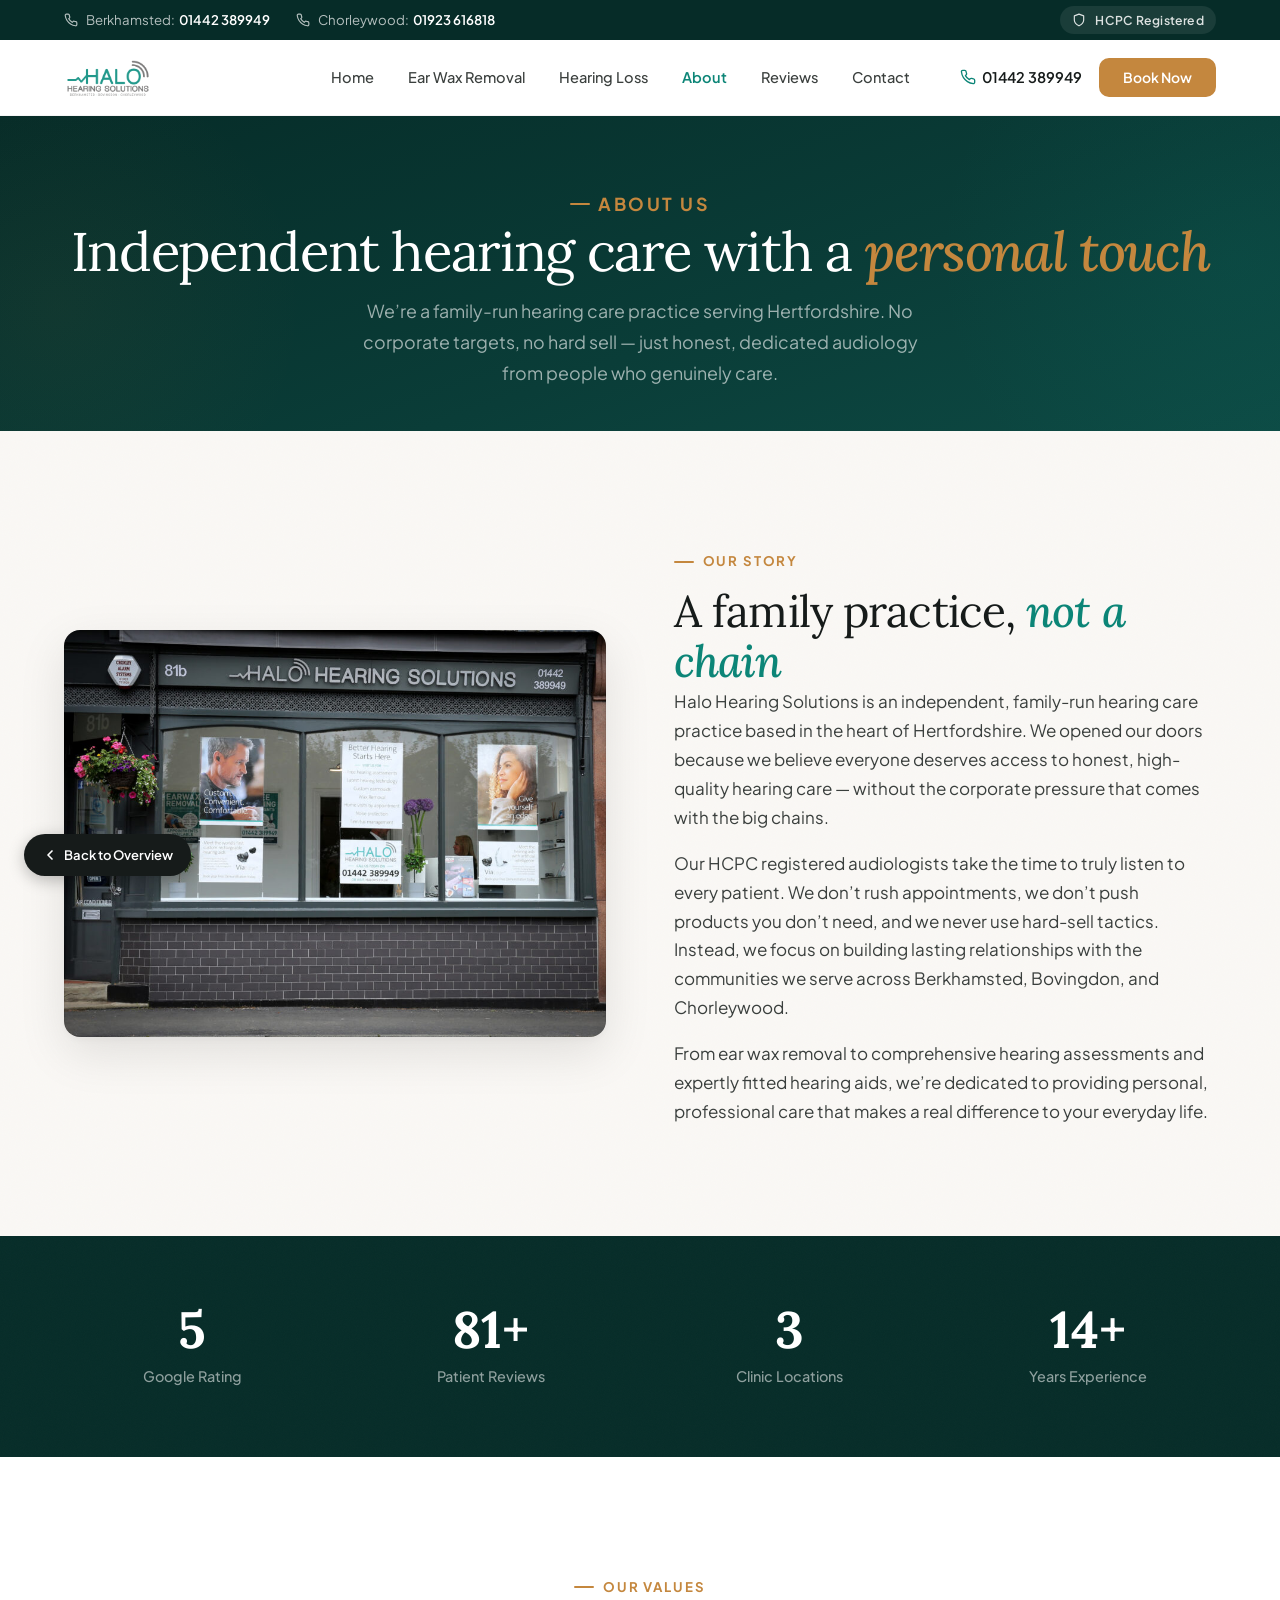
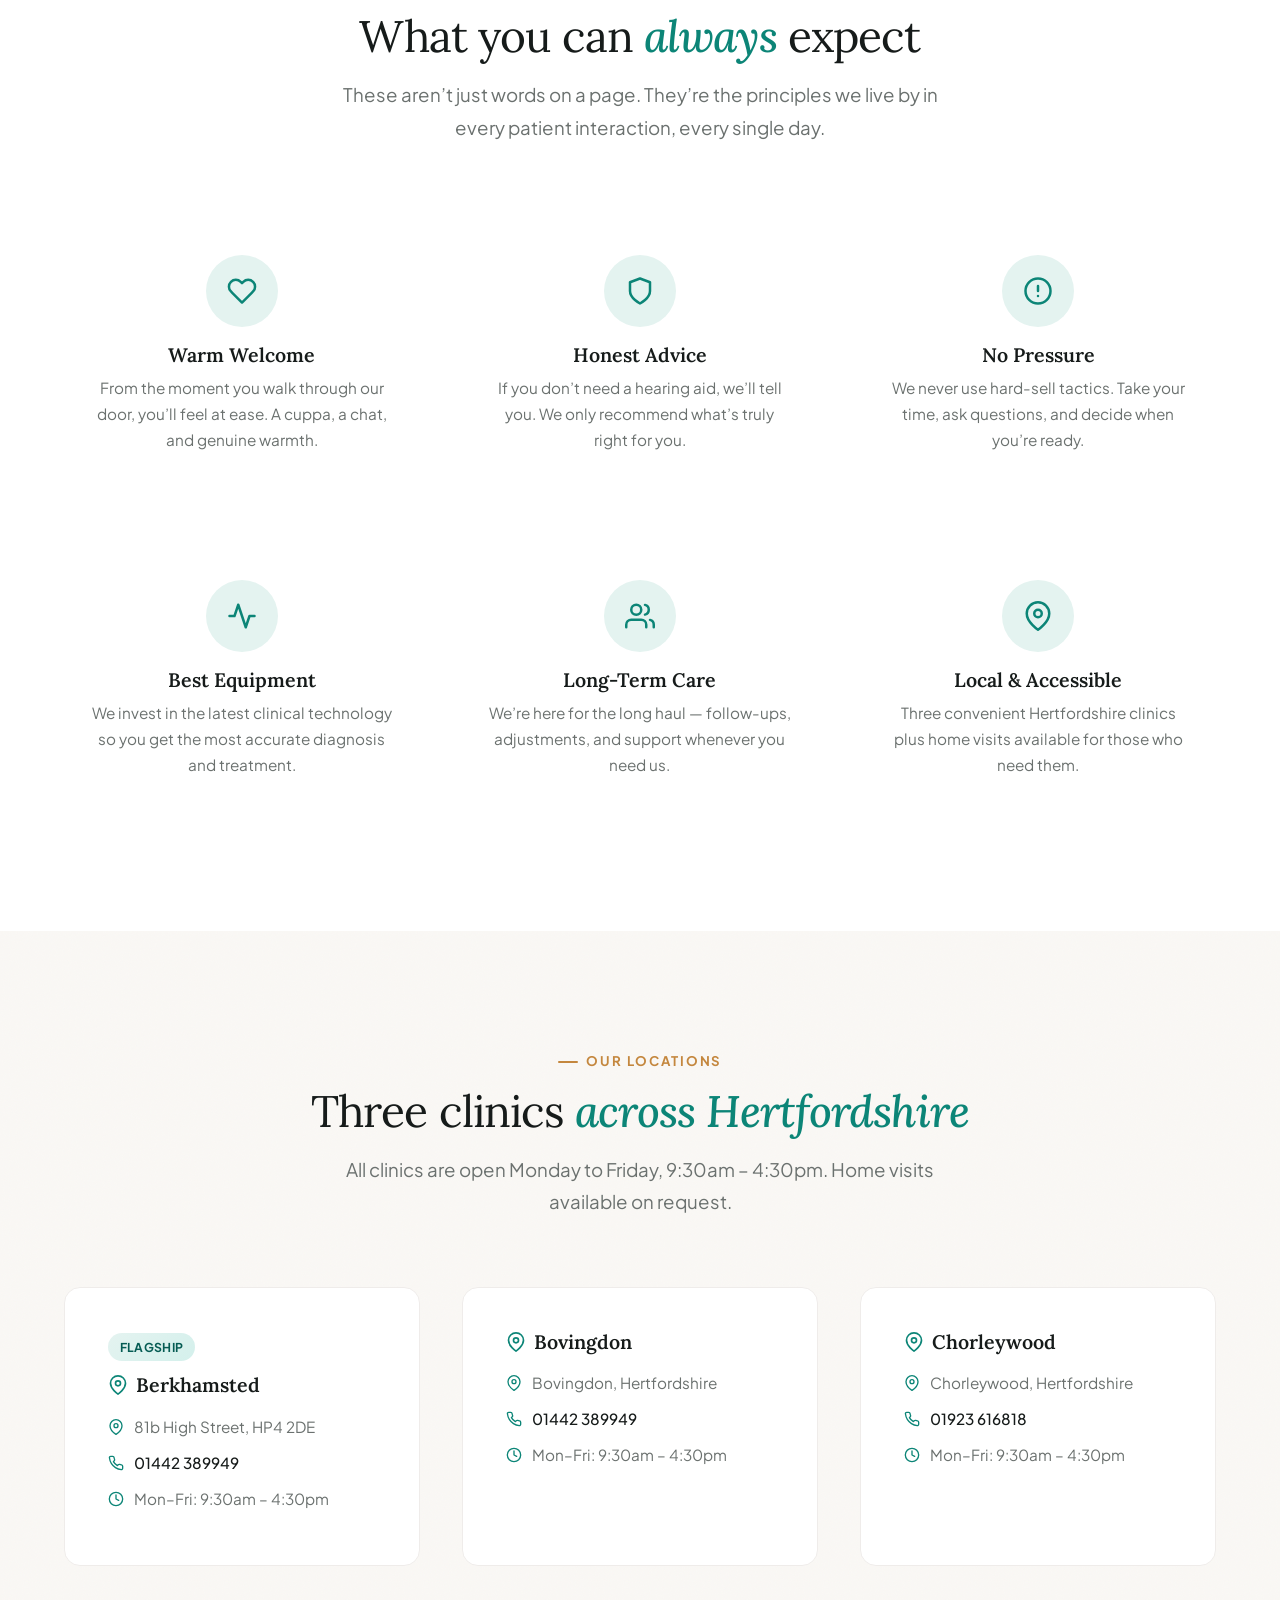
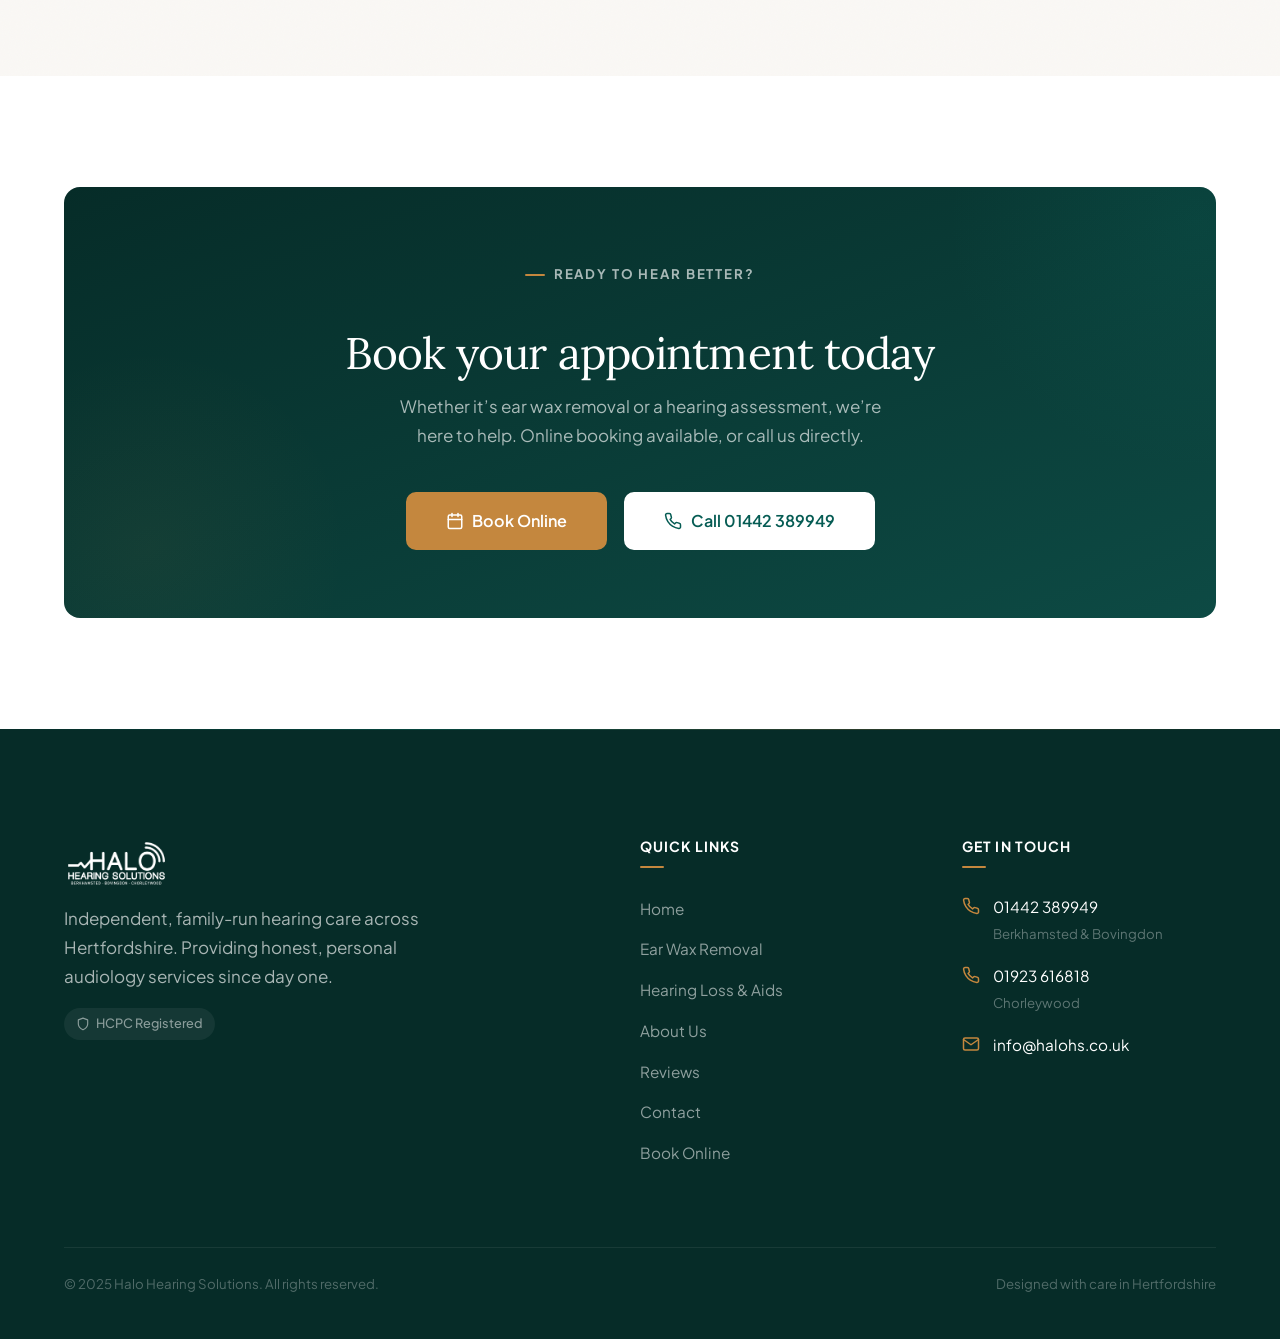
==== commit f340ddbf: "Add Microsoft Clarity tracking to all pages" ====
--- a/about.html
+++ b/about.html
@@ -3,6 +3,7 @@
 <head>
   <meta charset="UTF-8">
   <meta name="viewport" content="width=device-width, initial-scale=1.0">
+  <meta name="robots" content="noindex, nofollow">
   <title>About Us | Halo Hearing Solutions</title>
   <meta name="description" content="Halo Hearing Solutions is an independent, family-run hearing care practice in Hertfordshire. HCPC registered audiologists providing honest, personal service across Berkhamsted, Bovingdon &amp; Chorleywood.">
   <meta property="og:title" content="About Us | Halo Hearing Solutions">
@@ -13,10 +14,18 @@
   <link rel="preconnect" href="https://fonts.gstatic.com" crossorigin>
   <link href="https://fonts.googleapis.com/css2?family=Lora:ital,wght@0,400;0,500;0,600;0,700;1,400;1,600&family=Plus+Jakarta+Sans:wght@400;500;600;700&display=swap" rel="stylesheet">
   <link rel="stylesheet" href="css/styles.css?v=5">
+  <script type="text/javascript">
+    (function(c,l,a,r,i,t,y){
+        c[a]=c[a]||function(){(c[a].q=c[a].q||[]).push(arguments)};
+        t=l.createElement(r);t.async=1;t.src="https://www.clarity.ms/tag/"+i;
+        y=l.getElementsByTagName(r)[0];y.parentNode.insertBefore(t,y);
+    })(window, document, "clarity", "script", "vrlpdaeq73");
+  </script>
 </head>
 <body>
 
   <a href="#main" class="skip-link">Skip to main content</a>
+  <a href="index.html" style="position:fixed;bottom:24px;left:24px;z-index:9999;display:inline-flex;align-items:center;gap:6px;padding:10px 18px;background:#161B1A;color:#fff;font-family:'Plus Jakarta Sans',system-ui,sans-serif;font-size:13px;font-weight:600;border-radius:999px;text-decoration:none;box-shadow:0 4px 16px rgba(0,0,0,0.25);transition:background 0.2s;" onmouseover="this.style.background='#0C8577'" onmouseout="this.style.background='#161B1A'"><svg width="16" height="16" viewBox="0 0 24 24" fill="none" stroke="currentColor" stroke-width="2.5" stroke-linecap="round" stroke-linejoin="round"><polyline points="15 18 9 12 15 6"/></svg>Back to Overview</a>
   <div class="scroll-progress" aria-hidden="true"></div>
 
   <!-- ============ TOP BAR ============ -->
@@ -45,15 +54,7 @@
   <header class="header">
     <div class="header-inner">
       <a href="index.html" class="logo" aria-label="Halo Hearing Solutions — Home">
-        <svg class="logo-mark" viewBox="0 0 40 40" fill="none" xmlns="http://www.w3.org/2000/svg">
-          <path d="M20 4C11.16 4 4 11.16 4 20s7.16 16 16 16 16-7.16 16-16S28.84 4 20 4z" stroke="currentColor" stroke-width="2" fill="none" opacity="0.15"/>
-          <path d="M20 8c-6.63 0-12 5.37-12 12s5.37 12 12 12 12-5.37 12-12S26.63 8 20 8z" stroke="var(--teal)" stroke-width="2.5" fill="none"/>
-          <path d="M15 20a5 5 0 0 1 10 0" stroke="var(--gold)" stroke-width="2.5" stroke-linecap="round" fill="none"/>
-        </svg>
-        <div class="logo-text">
-          HALO
-          <span>Hearing Solutions</span>
-        </div>
+        <img src="images/logo.png" alt="Halo Hearing Solutions" class="logo-img">
       </a>
 
       <nav class="nav" aria-label="Main navigation">
@@ -132,7 +133,7 @@
             <div class="stat-label">Google Rating</div>
           </div>
           <div>
-            <div class="stat-number" data-count="260" data-suffix="+">260+</div>
+            <div class="stat-number" data-count="85" data-suffix="+">85+</div>
             <div class="stat-label">Patient Reviews</div>
           </div>
           <div>
@@ -307,10 +308,7 @@
     <div class="container">
       <div class="footer-grid">
         <div class="footer-about">
-          <div class="logo-text">
-            HALO
-            <span>Hearing Solutions</span>
-          </div>
+          <img src="images/logo.png" alt="Halo Hearing Solutions" class="footer-logo-img">
           <p>Independent, family-run hearing care across Hertfordshire. Providing honest, personal audiology services since day one.</p>
           <div class="footer-hcpc">
             <svg viewBox="0 0 24 24" fill="none" stroke="currentColor" stroke-width="2" stroke-linecap="round" stroke-linejoin="round"><path d="M12 22s8-4 8-10V5l-8-3-8 3v7c0 6 8 10 8 10z"/></svg>
--- a/css/styles.css
+++ b/css/styles.css
@@ -398,6 +398,10 @@
   text-decoration: none;
 }
 .logo-mark { width: 42px; height: 42px; flex-shrink: 0; }
+.logo-img { height: 40px; width: auto; }
+.header--hero .logo-img { filter: brightness(0) invert(1); }
+.header--hero.scrolled .logo-img { filter: none; }
+.footer-logo-img { height: 48px; width: auto; filter: brightness(0) invert(1); margin-bottom: var(--sp-md); }
 .logo-text {
   font-family: var(--font-body);
   font-weight: 800;
